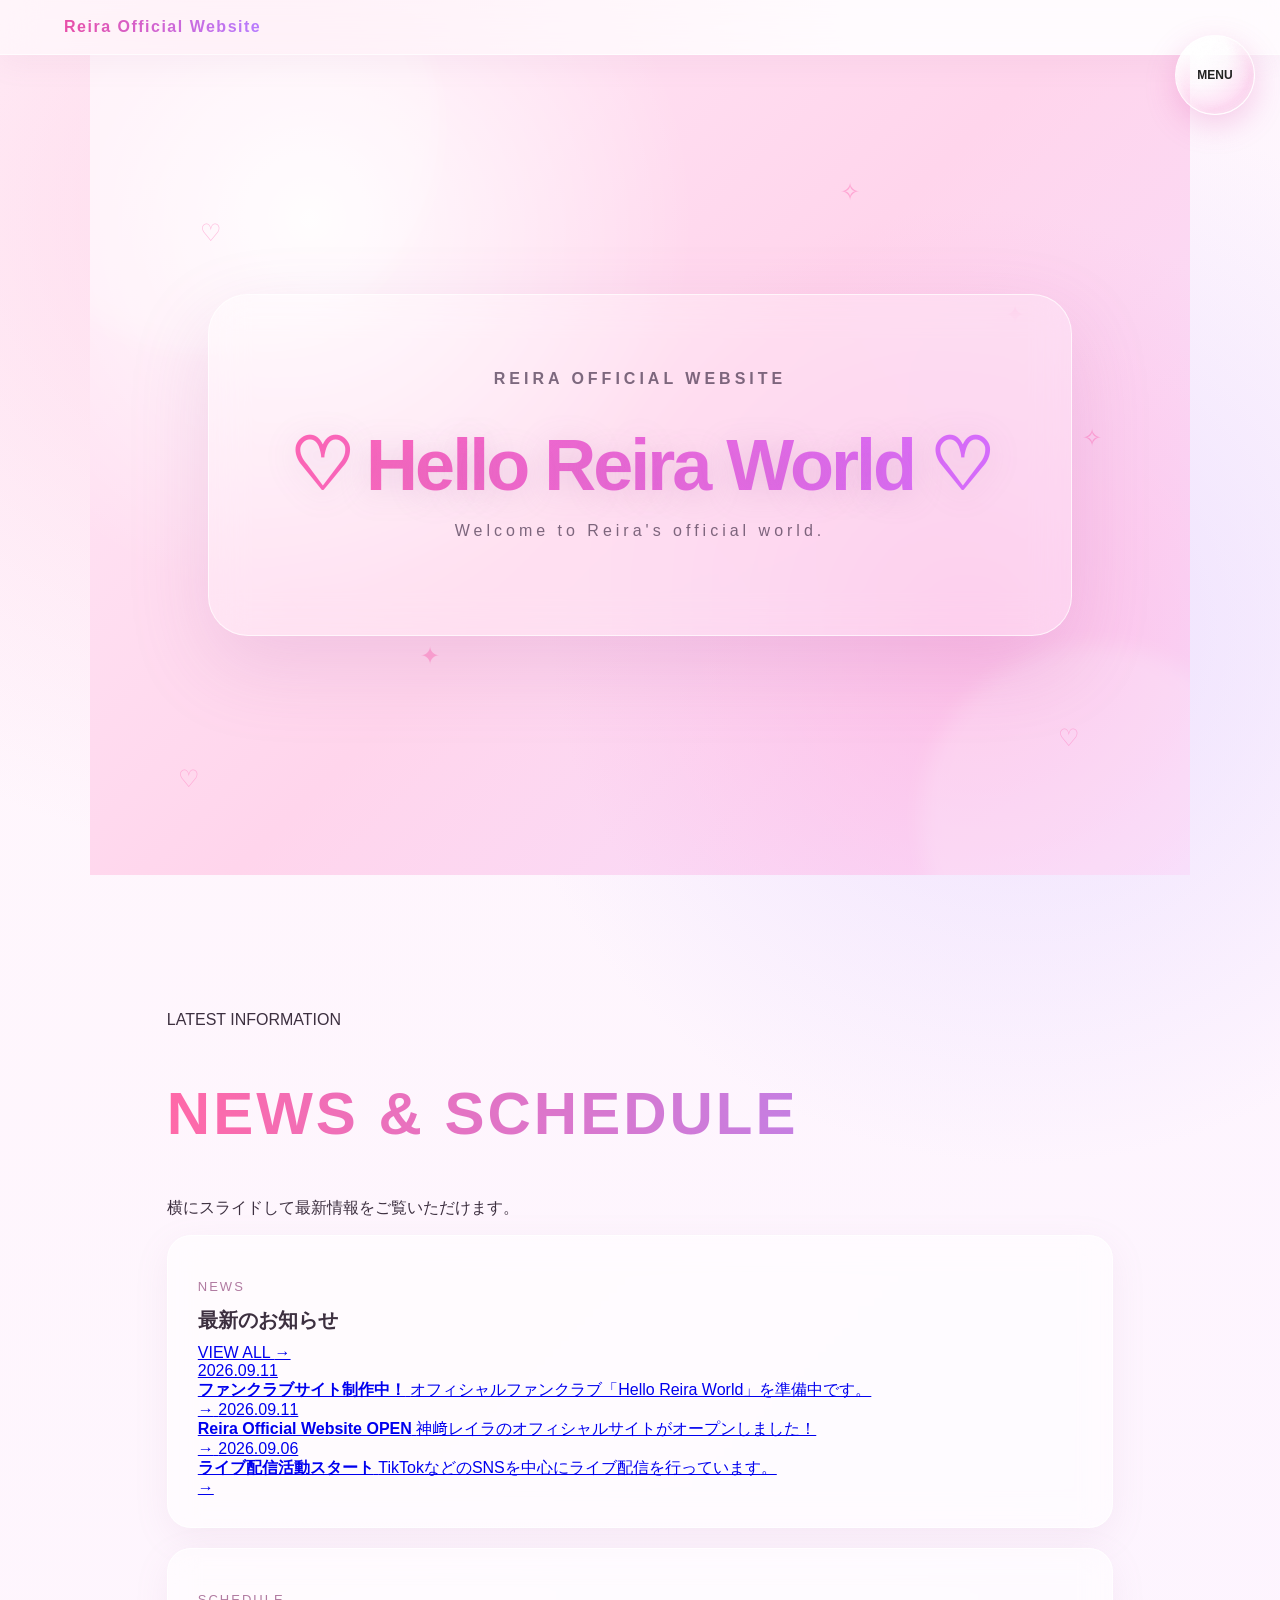
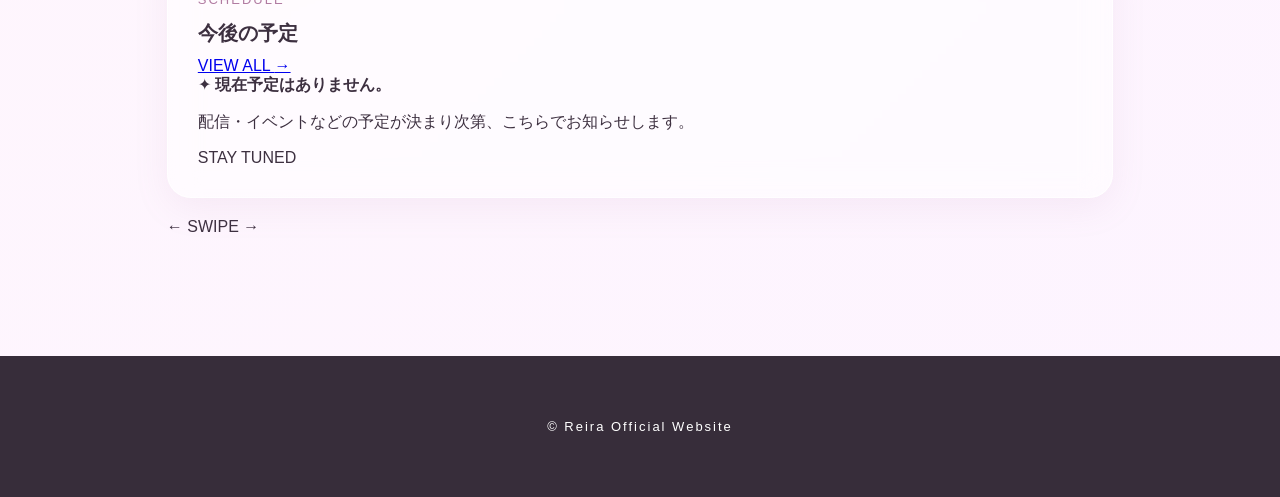
==== index.html @ 1397a70f "Add files via upload" ====
<!DOCTYPE html>
<html lang="ja">

<head>
    <meta charset="UTF-8">
    <meta name="viewport" content="width=device-width, initial-scale=1.0">

    <title>Reira Official Website | Hello Reira World</title>

    <link rel="stylesheet" href="style.css">
</head>

<body>

    <!-- ヘッダー -->
<header>

    <div class="logo">Reira Official Website</div>

    <button class="menu-button">
        MENU
    </button>

   <div class="menu-panel">
        <a href="index.html">TOP</a>
        <a href="profile.html">PROFILE</a>
        <a href="blog.html">BLOG</a>
        <a href="news.html">NEWS</a>
        <a href="schedule.html">SCHEDULE</a>
        <a href="works.html">WORKS / ACTIVITIES</a>
        <a href="portfolio.html">PORTFOLIO</a>
        <a href="https://reirakanzaki00.github.io/Reira-link/" target="_blank" rel="noopener">SNS</a>
        <a href="contact.html">CONTACT</a>
    </div>

</header>


    <!-- メインビジュアル -->
    <main>

     <section class="hero"><!-- 背景のハート＆キラキラ -->

<div class="floating-decorations">

    <span>♡</span>
    <span>✦</span>
    <span>♡</span>
    <span>✧</span>
    <span>♡</span>
    <span>✦</span>
    <span>✧</span>
    <span>♡</span>

</div>

    <div class="hero-content">

        <p class="hero-subtitle">
            REIRA OFFICIAL WEBSITE
        </p>

        <h2>Hello Reira World</h2>

        <p class="hero-description">
            Welcome to Reira's official world.
        </p>
</div>

</section>

<!-- NEWS / SCHEDULE -->
<section class="top-updates" aria-label="Latest updates">

    <div class="updates-heading">
        <p class="section-label">LATEST INFORMATION</p>
        <h2>NEWS &amp; SCHEDULE</h2>
        <p class="updates-note">横にスライドして最新情報をご覧いただけます。</p>
    </div>

    <div class="updates-track">

        <!-- NEWS CARD -->
        <article class="update-card news-card">
            <div class="update-card-header">
                <div>
                    <p class="update-label">NEWS</p>
                    <h3>最新のお知らせ</h3>
                </div>
                <a href="news.html" class="update-more">VIEW ALL <span>→</span></a>
            </div>

            <div class="news-list">
                <a href="news.html" class="news-row">
                    <time datetime="2026-09-11">2026.09.11</time>
                    <div>
                        <strong>ファンクラブサイト制作中！</strong>
                        <span>オフィシャルファンクラブ「Hello Reira World」を準備中です。</span>
                    </div>
                    <span class="news-arrow">→</span>
                </a>

                <a href="news.html" class="news-row">
                    <time datetime="2026-09-11">2026.09.11</time>
                    <div>
                        <strong>Reira Official Website OPEN</strong>
                        <span>神﨑レイラのオフィシャルサイトがオープンしました！</span>
                    </div>
                    <span class="news-arrow">→</span>
                </a>

                <a href="news.html" class="news-row">
                    <time datetime="2026-09-06">2026.09.06</time>
                    <div>
                        <strong>ライブ配信活動スタート</strong>
                        <span>TikTokなどのSNSを中心にライブ配信を行っています。</span>
                    </div>
                    <span class="news-arrow">→</span>
                </a>
            </div>
        </article>

        <!-- SCHEDULE CARD -->
        <article class="update-card schedule-card-top">
            <div class="update-card-header">
                <div>
                    <p class="update-label">SCHEDULE</p>
                    <h3>今後の予定</h3>
                </div>
                <a href="schedule.html" class="update-more">VIEW ALL <span>→</span></a>
            </div>

            <div class="schedule-empty">
                <span class="schedule-icon">✦</span>
                <strong>現在予定はありません。</strong>
                <p>配信・イベントなどの予定が決まり次第、こちらでお知らせします。</p>
                <span class="schedule-coming">STAY TUNED</span>
            </div>
        </article>

    </div>

    <div class="swipe-hint" aria-hidden="true">
        <span>←</span>
        <span>SWIPE</span>
        <span>→</span>
    </div>

</section>

<!-- フッター -->
    <footer>
        <p>© Reira Official Website</p>
    </footer>

    <script src="script.js"></script>

</body>
</html>
---- style.css ----
/* ========================================
   Reira Official Website
   ======================================== */


/* --------------------
   ページ全体
-------------------- */

* {
    box-sizing: border-box;
}

html {
    scroll-behavior: smooth;
}

body {
    margin: 0;

    font-family:
        -apple-system,
        BlinkMacSystemFont,
        "Helvetica Neue",
        "Yu Gothic",
        "Hiragino Kaku Gothic ProN",
        sans-serif;

    color: #3d3040;

    background:
        radial-gradient(
            circle at 20% 10%,
            rgba(255, 190, 220, 0.5),
            transparent 30%
        ),
        radial-gradient(
            circle at 80% 30%,
            rgba(210, 190, 255, 0.4),
            transparent 30%
        ),
        linear-gradient(
            135deg,
            #fff7fc,
            #fdf4ff
        );

    min-height: 100vh;
}


/* --------------------
   ヘッダー
-------------------- */

header {
    position: sticky;
    top: 0;
    z-index: 1000;

    display: flex;
    justify-content: space-between;
    align-items: center;

    padding: 18px 5%;

    background: rgba(255, 255, 255, 0.55);

    backdrop-filter: blur(18px);
    -webkit-backdrop-filter: blur(18px);

    border-bottom: 1px solid rgba(255, 255, 255, 0.7);

    box-shadow:
        0 8px 30px rgba(180, 130, 170, 0.08);
}


/* --------------------
   ロゴ
-------------------- */

header h1 {
    margin: 0;

    font-size: 28px;
    font-weight: 800;

    letter-spacing: 3px;

    background:
        linear-gradient(
            90deg,
            #ff72ae,
            #b58cff
        );

    -webkit-background-clip: text;
    -webkit-text-fill-color: transparent;
}


/* --------------------
   ナビゲーション
-------------------- */

nav {
    display: flex;
    gap: 20px;
}

nav a {
    position: relative;

    color: #59465a;

    text-decoration: none;

    font-size: 13px;
    font-weight: 700;

    letter-spacing: 1px;

    transition: 0.3s;
}


/* 下線アニメーション */

nav a::after {
    content: "";

    position: absolute;

    left: 0;
    bottom: -6px;

    width: 0;
    height: 2px;

    background:
        linear-gradient(
            90deg,
            #ff72ae,
            #b58cff
        );

    border-radius: 10px;

    transition: width 0.3s ease;
}

nav a:hover {
    color: #ff4d9d;
}

nav a:hover::after {
    width: 100%;
}


/* --------------------
   メインビジュアル
-------------------- */

.hero {
    position: relative;

    min-height: 88vh;

    display: flex;

    flex-direction: column;

    justify-content: center;
    align-items: center;

    text-align: center;

    overflow: hidden;

    padding: 60px 20px;

    background:
        radial-gradient(
            circle at 30% 30%,
            rgba(255, 255, 255, 0.9),
            transparent 35%
        ),
        linear-gradient(
            135deg,
            #ffd6eb,
            #eadcff
        );
}


/* 背景の光 */

.hero::before {
    content: "";

    position: absolute;

    width: 500px;
    height: 500px;

    border-radius: 50%;

    background:
        radial-gradient(
            circle,
            rgba(255, 255, 255, 0.7),
            transparent 70%
        );

    top: -200px;
    left: -150px;

    pointer-events: none;
}


/* --------------------
   Heroタイトル
-------------------- */

.hero h2 {
    position: relative;

    margin: 0;

    font-size: clamp(48px, 9vw, 110px);

    font-weight: 900;

    letter-spacing: 2px;

    color: white;

    text-shadow:
        0 5px 30px rgba(180, 110, 170, 0.25);
}


/* サブタイトル */

.hero p {
    position: relative;

    margin: 15px 0 35px;

    font-size: 16px;

    letter-spacing: 4px;

    color: rgba(70, 50, 75, 0.7);
}


/* --------------------
   ガラスボタン
-------------------- */

.button {
    position: relative;

    display: inline-flex;

    justify-content: center;
    align-items: center;

    min-width: 190px;

    padding: 16px 35px;

    border-radius: 999px;

    color: white;

    text-decoration: none;

    font-weight: 700;

    letter-spacing: 2px;

    background:
        rgba(255, 255, 255, 0.28);

    border:
        1px solid rgba(255, 255, 255, 0.65);

    box-shadow:
        0 10px 30px rgba(160, 110, 170, 0.2),
        inset 0 1px 1px rgba(255, 255, 255, 0.8);

    backdrop-filter: blur(12px);
    -webkit-backdrop-filter: blur(12px);

    overflow: hidden;

    transition:
        transform 0.3s ease,
        box-shadow 0.3s ease;
}


/* ガラスの光 */

.fanclub-button::before {
    content: "";

    position: absolute;

    top: 0;
    left: -100%;

    width: 70%;
    height: 100%;

    background:
        linear-gradient(
            90deg,
            transparent,
            rgba(255, 255, 255, 0.7),
            transparent
        );

    transform: skewX(-20deg);

    transition: left 0.5s ease;
}


/* ホバー */

.button:hover {
    transform: translateY(-4px);

    box-shadow:
        0 15px 40px rgba(180, 100, 170, 0.3),
        inset 0 1px 1px rgba(255, 255, 255, 0.9);
}

.fanclub-button:hover::before {
    left: 140%;
}


/* --------------------
   各セクション
-------------------- */

section {
    max-width: 1100px;

    margin: 0 auto;

    padding: 120px 6%;
}


/* --------------------
   セクションタイトル
-------------------- */

section h2 {
    margin-bottom: 50px;

    font-size: clamp(36px, 6vw, 60px);

    letter-spacing: 3px;

    background:
        linear-gradient(
            90deg,
            #ff69a8,
            #a889ff
        );

    -webkit-background-clip: text;
    -webkit-text-fill-color: transparent;
}


/* --------------------
   NEWS
-------------------- */

article {
    padding: 30px;

    margin-bottom: 20px;

    background:
        rgba(255, 255, 255, 0.55);

    border:
        1px solid rgba(255, 255, 255, 0.8);

    border-radius: 24px;

    box-shadow:
        0 10px 35px rgba(180, 130, 170, 0.1);

    backdrop-filter: blur(15px);
    -webkit-backdrop-filter: blur(15px);

    transition:
        transform 0.3s ease,
        box-shadow 0.3s ease;
}

article:hover {
    transform: translateY(-5px);

    box-shadow:
        0 18px 40px rgba(180, 130, 170, 0.16);
}

article p:first-child {
    color: #b17ba1;

    font-size: 13px;

    letter-spacing: 2px;
}

article h3 {
    margin: 10px 0;

    font-size: 20px;
}


/* --------------------
   PROFILE
-------------------- */

#profile {
    text-align: center;
}

#profile h3 {
    font-size: 40px;

    margin-bottom: 15px;
}

#profile p {
    line-height: 2;

    color: #806d80;
}


/* --------------------
   SCHEDULE
-------------------- */

#schedule {
    text-align: center;
}

#schedule p {
    max-width: 600px;

    margin: 15px auto;

    padding: 20px;

    border-radius: 18px;

    background:
        rgba(255, 255, 255, 0.5);

    backdrop-filter: blur(10px);

    box-shadow:
        0 8px 25px rgba(180, 130, 170, 0.08);
}


/* --------------------
   FAN CLUB
-------------------- */

#fanclub {
    text-align: center;

    padding-bottom: 150px;
}

#fanclub p {
    margin-bottom: 35px;

    color: #806d80;

    letter-spacing: 2px;
}


/* --------------------
   フッター
-------------------- */

footer {
    padding: 50px 20px;

    background:
        rgba(45, 35, 48, 0.95);

    color: white;

    text-align: center;

    font-size: 13px;

    letter-spacing: 2px;
}


/* --------------------
   スクロールバー
-------------------- */

::-webkit-scrollbar {
    width: 8px;
}

::-webkit-scrollbar-track {
    background: #fff5fb;
}

::-webkit-scrollbar-thumb {
    background: linear-gradient(
        #ff9bc6,
        #bda4ff
    );

    border-radius: 10px;
}


/* --------------------
   スマホ対応
-------------------- */

@media (max-width: 700px) {

    header {
        flex-direction: column;

        gap: 15px;

        padding: 16px 15px;
    }

    header h1 {
        font-size: 24px;
    }

    nav {
        gap: 12px;

        flex-wrap: wrap;

        justify-content: center;
    }

    nav a {
        font-size: 11px;
    }

    .hero {
        min-height: 80vh;
    }

    .hero h2 {
        font-size: 48px;
    }

    .hero p {
        font-size: 13px;

        letter-spacing: 2px;
    }

    section {
        padding: 80px 20px;
    }

    section h2 {
        font-size: 40px;
    }

    article {
        padding: 22px;
    }
}/* =========================
   FAN CLUB
========================= */

.fanclub-page {
    text-align: center;
    background: linear-gradient(
        135deg,
        #ffe6f5,
        #ffd1ea,
        #f8dfff
    );
    min-height: 100vh;
}


/* FAN CLUBのタイトル */

.fanclub-page h1 {
    font-size: 60px;
    margin-bottom: 20px;
}


/* 説明 */

.fanclub-description {
    font-size: 18px;
    margin-bottom: 50px;
}


/* ガラスカード */

.fanclub-card {
    max-width: 700px;
    margin: 0 auto 50px;

    padding: 50px;

    background: rgba(255, 255, 255, 0.35);

    border: 1px solid rgba(255, 255, 255, 0.7);

    border-radius: 30px;

    backdrop-filter: blur(15px);
    -webkit-backdrop-filter: blur(15px);

    box-shadow:
        0 20px 50px rgba(255, 105, 180, 0.2);

    /* ふわっと浮かせる */
    animation: floating 4s ease-in-out infinite;
}/* ふわふわ浮くアニメーション */

@keyframes floating {

    0% {
        transform: translateY(0);
    }

    50% {
        transform: translateY(-10px);
    }

    100% {
        transform: translateY(0);
    }

}/* FAN CLUB コンテンツ */

.fanclub-contents {
    display: flex;
    justify-content: center;
    gap: 25px;

    max-width: 1000px;
    margin: 0 auto 60px;
}


.fanclub-contents > div {
    flex: 1;

    padding: 30px;

    background: rgba(255, 255, 255, 0.3);

    border: 1px solid rgba(255, 255, 255, 0.7);

    border-radius: 25px;

    backdrop-filter: blur(12px);
    -webkit-backdrop-filter: blur(12px);

    box-shadow:
        0 15px 40px rgba(255, 105, 180, 0.15);

    transition: 0.4s;
}


/* マウスを乗せたら浮く */

.fanclub-contents > div:hover {

    transform: translateY(-10px);

    box-shadow:
        0 25px 50px rgba(255, 105, 180, 0.25);

}/* FAN CLUB ボタン */

.fanclub-button {

    position: relative;

    overflow: hidden;

    background: rgba(255, 255, 255, 0.4);

    color: #222;

    border: 1px solid rgba(255, 255, 255, 0.8);

    backdrop-filter: blur(10px);
    -webkit-backdrop-filter: blur(10px);

    box-shadow:
        0 10px 30px rgba(255, 105, 180, 0.25);

    transition: 0.4s;
}


/* ホバーしたら少し浮く */

.fanclub-button:hover {

    transform: translateY(-5px);

    box-shadow:
        0 15px 40px rgba(255, 105, 180, 0.4);

}/* キラッと光る */

.fanclub-button::before {

    content: "";

    position: absolute;

    top: 0;
    left: -100%;

    width: 50%;
    height: 100%;

    background: linear-gradient(
        120deg,
        transparent,
        rgba(255, 255, 255, 0.8),
        transparent
    );

    transform: skewX(-20deg);

}


/* マウスを乗せたら光が通過 */

.fanclub-button:hover::before {

    left: 150%;

    transition: 0.7s;

}/* =========================
   TOP HERO
========================= */

.hero {
    min-height: calc(100vh - 80px);

    display: flex;
    justify-content: center;
    align-items: center;

    text-align: center;

    position: relative;
    overflow: hidden;

    background:
        radial-gradient(
            circle at 20% 20%,
            rgba(255, 255, 255, 0.9),
            transparent 35%
        ),
        radial-gradient(
            circle at 80% 70%,
            rgba(255, 180, 225, 0.7),
            transparent 40%
        ),
        linear-gradient(
            135deg,
            #ffeaf7,
            #ffd5ec,
            #f6ddff
        );
}


/* 背景のふわふわした光 */

.hero::before {

    content: "";

    position: absolute;

    width: 450px;
    height: 450px;

    border-radius: 50%;

    background: rgba(255, 255, 255, 0.25);

    filter: blur(10px);

    top: -150px;
    left: -100px;

    animation: heroFloat 6s ease-in-out infinite;
}


/* もう一つの光 */

.hero::after {

    content: "";

    position: absolute;

    width: 350px;
    height: 350px;

    border-radius: 50%;

    background: rgba(255, 255, 255, 0.2);

    filter: blur(10px);

    bottom: -120px;
    right: -80px;

    animation: heroFloat 5s ease-in-out infinite reverse;
}


/* 中身 */

.hero-content {

    position: relative;

    z-index: 2;

    padding: 60px 80px;

    background: rgba(255, 255, 255, 0.25);

    border: 1px solid rgba(255, 255, 255, 0.7);

    border-radius: 40px;

    backdrop-filter: blur(18px);
    -webkit-backdrop-filter: blur(18px);

    box-shadow:
        0 30px 80px rgba(180, 100, 170, 0.18);
}


/* 小さいタイトル */

.hero-subtitle {

    margin-bottom: 20px;

    font-size: 14px;

    letter-spacing: 5px;

    font-weight: bold;
}


/* メインタイトル */

.hero h2 {

    margin: 0;

    font-size: clamp(50px, 8vw, 100px);

    font-weight: 900;

    letter-spacing: -3px;

    background: linear-gradient(
        90deg,
        #ff65b5,
        #d66cff
    );

    -webkit-background-clip: text;
    -webkit-text-fill-color: transparent;
}


/* 説明 */

.hero-description {

    margin: 25px 0 35px;

    font-size: 18px;

    letter-spacing: 2px;
}


/* 背景の浮遊 */

@keyframes heroFloat {

    0% {
        transform: translateY(0) scale(1);
    }

    50% {
        transform: translateY(-25px) scale(1.05);
    }

    100% {
        transform: translateY(0) scale(1);
    }

}/* JOIN FAN CLUBを見やすくする */

.hero .fanclub-button {
    color: #d94fa8 !important;

    background: rgba(255, 255, 255, 0.65);

    border: 1px solid rgba(255, 255, 255, 0.9);

    text-shadow: none;

    box-shadow:
        0 10px 30px rgba(210, 90, 170, 0.2);
}

.hero .fanclub-button:hover {
    color: #ffffff !important;

    background: rgba(220, 90, 175, 0.75);
}/* トップ画面を開いたときの表示 */

.hero-content {
    animation: heroAppear 1.2s ease-out forwards;
}


/* ふわっと登場 */

@keyframes heroAppear {

    0% {
        opacity: 0;
        transform: translateY(30px);
    }

    100% {
        opacity: 1;
        transform: translateY(0);
    }

}/* =========================
   ハート＆キラキラ
========================= */

.floating-decorations {
    position: absolute;

    inset: 0;

    overflow: hidden;

    pointer-events: none;

    z-index: 1;
}


.floating-decorations span {
    position: absolute;

    font-size: 24px;

    color: rgba(255, 105, 180, 0.45);

    animation: decorationFloat 6s ease-in-out infinite;
}


/* それぞれ位置を変える */

.floating-decorations span:nth-child(1) {
    top: 20%;
    left: 10%;
}

.floating-decorations span:nth-child(2) {
    top: 30%;
    right: 15%;
    animation-delay: 1s;
}

.floating-decorations span:nth-child(3) {
    top: 65%;
    left: 18%;
    animation-delay: 2s;
}

.floating-decorations span:nth-child(4) {
    top: 15%;
    right: 30%;
    animation-delay: 3s;
}

.floating-decorations span:nth-child(5) {
    bottom: 15%;
    right: 10%;
    animation-delay: 1.5s;
}

.floating-decorations span:nth-child(6) {
    bottom: 25%;
    left: 30%;
    animation-delay: 2.5s;
}

.floating-decorations span:nth-child(7) {
    top: 45%;
    right: 8%;
    animation-delay: 4s;
}

.floating-decorations span:nth-child(8) {
    bottom: 10%;
    left: 8%;
    animation-delay: 3.5s;
}


/* 浮遊アニメーション */

@keyframes decorationFloat {

    0% {
        transform: translateY(0) rotate(0deg);
        opacity: 0.3;
    }

    50% {
        transform: translateY(-25px) rotate(10deg);
        opacity: 0.8;
    }

    100% {
        transform: translateY(0) rotate(0deg);
        opacity: 0.3;
    }

}/* =========================
   ガラスボタン
========================= */

.hero .fanclub-button {

    position: relative;

    overflow: hidden;

    padding: 16px 38px;

    border-radius: 999px;

    background: rgba(255, 255, 255, 0.6);

    border: 1px solid rgba(255, 255, 255, 0.9);

    backdrop-filter: blur(15px);
    -webkit-backdrop-filter: blur(15px);

    transition:
        transform 0.4s ease,
        box-shadow 0.4s ease,
        background 0.4s ease;
}


.hero .fanclub-button:hover {

    transform: translateY(-6px) scale(1.03);

    background: rgba(220, 90, 175, 0.8);

    box-shadow:
        0 15px 40px rgba(220, 90, 175, 0.35);
}


/* ボタンを横切る光 */

.hero .fanclub-button::before {

    content: "";

    position: absolute;

    top: 0;
    left: -120%;

    width: 60%;
    height: 100%;

    background: linear-gradient(
        120deg,
        transparent,
        rgba(255, 255, 255, 0.9),
        transparent
    );

    transform: skewX(-20deg);

}


/* マウスを乗せたら光が走る */

.hero .fanclub-button:hover::before {

    left: 150%;

    transition: left 0.7s ease;

}/* =========================
   マウスの光
========================= */

.mouse-glow {

    position: fixed;

    width: 80px;
    height: 80px;

    border-radius: 50%;

    pointer-events: none;

    transform: translate(-50%, -50%);

    background: radial-gradient(
        circle,
        rgba(255, 150, 220, 0.25),
        transparent 70%
    );

    filter: blur(5px);

    z-index: 9999;

}/* =========================
   ハートカーソル
========================= */

.cursor-heart {

    position: fixed;

    pointer-events: none;

    transform: translate(-50%, -50%);

    font-size: 24px;

    color: #ff65b5;

    z-index: 10000;

    text-shadow:
        0 0 10px rgba(255, 100, 190, 0.5);

}/* =========================
   スマホ対応
========================= */

@media (max-width: 600px) {

    .hero {
        min-height: calc(100vh - 70px);

        padding: 30px 20px;
    }


    .hero-content {

        width: 100%;

        box-sizing: border-box;

        padding: 45px 25px;

        border-radius: 30px;
    }


    .hero-subtitle {

        font-size: 11px;

        letter-spacing: 3px;
    }


    .hero h2 {

        font-size: 48px;

        line-height: 1.1;

        letter-spacing: -1px;
    }


    .hero-description {

        font-size: 14px;

        line-height: 1.6;
    }


    .hero .fanclub-button {

        padding: 14px 30px;

        font-size: 14px;
    }


    /* スマホではマウスエフェクトを消す */

    .mouse-glow,
    .cursor-heart {

        display: none;

    }


    /* 飾りを少し小さくする */

    .floating-decorations span {

        font-size: 18px;

    }

}/* ハートカーソルを使用 */

/* ハートカーソルを表示 */

.cursor-heart {
    display: block !important;

    position: fixed;

    width: 30px;
    height: 30px;

    pointer-events: none;

    transform: translate(-50%, -50%);

    font-size: 28px;

    color: #ff3cac;

    z-index: 99999;

    text-shadow:
        0 0 10px rgba(255, 60, 172, 0.6);
}/* =========================
   ハートカーソル
========================= */

body {
    cursor: url("data:image/svg+xml,%3Csvg xmlns='http://www.w3.org/2000/svg' width='32' height='32' viewBox='0 0 32 32'%3E%3Ctext y='26' font-size='24'%3E%E2%99%A1%3C/text%3E%3C/svg%3E") 4 4, auto;
}


a,
button {
    cursor: url("data:image/svg+xml,%3Csvg xmlns='http://www.w3.org/2000/svg' width='32' height='32' viewBox='0 0 32 32'%3E%3Ctext y='26' font-size='24'%3E%E2%99%A1%3C/text%3E%3C/svg%3E") 4 4, pointer;
}/* Hello Reira Worldを1行で表示 */

.hero h2 {
    white-space: nowrap;
    font-size: clamp(36px, 6vw, 72px);
}@media (max-width: 600px) {

    .hero h2 {
        font-size: 34px;
    }

}.hero h2::before {
    content: "♡";
    margin-right: 15px;
}

.hero h2::after {
    content: "♡";
    margin-left: 15px;
}/* =========================
   PROFILE デザイン
========================= */

#profile {
    padding: 120px 8%;
    text-align: center;
}

#profile > h2 {
    margin-bottom: 50px;
}


/* プロフィールカード */

.profile-card {
    max-width: 850px;
    margin: 0 auto;
    padding: 60px 50px;

    background: rgba(255, 255, 255, 0.45);
    border: 1px solid rgba(255, 255, 255, 0.8);
    border-radius: 35px;

    backdrop-filter: blur(20px);
    -webkit-backdrop-filter: blur(20px);

    box-shadow:
        0 20px 60px rgba(220, 120, 200, 0.15);
}


/* 名前 */

.profile-card h3 {
    margin: 0;

    font-size: 42px;
    font-weight: 800;

    background: linear-gradient(
        90deg,
        #f45ca9,
        #9d7bea
    );

    -webkit-background-clip: text;
    -webkit-text-fill-color: transparent;
}


/* 英語名 */

.profile-name {
    margin-top: 10px;

    font-size: 15px;
    letter-spacing: 3px;

    color: #8b7188;
}


/* プロフィール情報 */

.profile-info {
    display: grid;
    grid-template-columns: repeat(3, 1fr);

    gap: 20px;

    margin: 45px auto;
    max-width: 650px;
}


/* 1個ずつ */

.profile-info p {
    margin: 0;
    padding: 22px 15px;

    background: rgba(255, 255, 255, 0.45);

    border: 1px solid rgba(255, 255, 255, 0.7);
    border-radius: 20px;
}


/* 項目名 */

.profile-info strong {
    display: block;

    margin-bottom: 8px;

    font-size: 13px;
    letter-spacing: 2px;

    color: #c65b9e;
}


/* 説明文 */

.profile-text {
    margin-top: 35px;

    color: #765f73;
    line-height: 2;
    letter-spacing: 1px;
}


/* スマホ */

@media (max-width: 600px) {

    #profile {
        padding: 80px 20px;
    }

    .profile-card {
        padding: 40px 20px;
        border-radius: 25px;
    }

    .profile-card h3 {
        font-size: 32px;
    }

    .profile-info {
        grid-template-columns: 1fr;
        gap: 12px;
    }

    .profile-text {
        font-size: 14px;
    }

}/* FAN CLUBボタンを見やすくする */
/* FAN CLUBボタン */
.fanclub-button {
    color: #222 !important;
    background: rgba(255, 255, 255, 0.9);
    border: 1px solid white;
}

.fanclub-button:hover {
    color: #222 !important;
    background: white;
    transform: translateY(-3px);
}

/* =========================
   ガラス玉 MENUボタン
========================= */

.menu-button {
    position: fixed;

    top: 35px;
    right: 25px;

    width: 80px;
    height: 80px;

    border-radius: 50%;
    border: 1px solid rgba(255, 255, 255, 0.9);

    /* ガラスっぽい透明感 */
    background:
        radial-gradient(
            circle at 30% 25%,
            rgba(255, 255, 255, 0.95),
            rgba(255, 255, 255, 0.45) 35%,
            rgba(255, 180, 225, 0.35) 70%,
            rgba(255, 255, 255, 0.25)
        );

    backdrop-filter: blur(15px);
    -webkit-backdrop-filter: blur(15px);

    color: #222;

    font-weight: bold;
    font-size: 12px;

    cursor: pointer;

    /* ガラス玉の影 */
    box-shadow:
        0 10px 30px rgba(220, 80, 170, 0.25),
        inset 4px 4px 10px rgba(255, 255, 255, 0.8),
        inset -4px -4px 10px rgba(220, 80, 170, 0.1);

    z-index: 1000;

    /* アニメーション */
    transition:
        transform 0.3s ease,
        box-shadow 0.3s ease;
}


/* マウスを乗せたとき */

.menu-button:hover {
    transform: scale(1.08);

    box-shadow:
        0 15px 40px rgba(220, 80, 170, 0.4),
        0 0 25px rgba(255, 160, 220, 0.5),
        inset 5px 5px 12px rgba(255, 255, 255, 0.9);
}
/* 上に出ている元のメニューバーを消す */

/* =========================
   MENU PANEL
========================= */

.menu-panel {
    display: none;

    position: fixed;
    top: 130px;
    right: 25px;

    width: 220px;
    padding: 25px;

    background: rgba(255, 255, 255, 0.75);

    backdrop-filter: blur(15px);
    -webkit-backdrop-filter: blur(15px);

    border: 1px solid rgba(255, 255, 255, 0.8);

    border-radius: 25px;

    box-shadow:
        0 15px 40px rgba(220, 80, 170, 0.2);

    z-index: 9999;
}

.menu-panel.open {
    display: block;
}

.menu-panel a {
    display: block;

    padding: 12px 15px;

    color: #222;

    text-decoration: none;

    font-weight: bold;

    border-radius: 15px;
}

.menu-panel a:hover {
    background: rgba(255, 255, 255, 0.6);

    color: #e84fa8;
}
    color: #222;
    text-decoration: none;
    font-weight: bold;

    border-radius: 15px;
}

.menu-panel a:hover {
    background: rgba(255, 255, 255, 0.6);
    color: #e84fa8;
}
/* =========================
   WORKS / ACTIVITIES
========================= */

.works-page {
    max-width: 1000px;
    margin: 0 auto;
    padding: 100px 20px 120px;
}

.works-subtitle {
    text-align: center;
    margin: 0 0 12px;
    color: #d95aa8;
    font-size: 14px;
    letter-spacing: 3px;
    font-weight: bold;
}

.works-page h1 {
    text-align: center;
    margin: 0;
    font-size: clamp(38px, 6vw, 64px);
    letter-spacing: 3px;
    background: linear-gradient(90deg, #ff72ae, #b58cff);
    -webkit-background-clip: text;
    -webkit-text-fill-color: transparent;
}

.works-description {
    text-align: center;
    line-height: 2;
    margin: 25px 0 80px;
    color: #665766;
}


/* セクション */

.works-section {
    margin-bottom: 80px;
}

.works-label {
    margin: 0 0 10px;
    color: #d95aa8;
    font-size: 13px;
    font-weight: bold;
    letter-spacing: 4px;
}


/* ACTIVITIES / WORKS カード */

.works-card {
    display: flex;
    align-items: flex-start;
    gap: 25px;
    margin: 20px 0;
    padding: 30px;
    border-radius: 28px;

    background: rgba(255, 255, 255, 0.58);
    border: 1px solid rgba(255, 255, 255, 0.85);

    backdrop-filter: blur(18px);
    -webkit-backdrop-filter: blur(18px);

    box-shadow:
        0 15px 40px rgba(210, 100, 180, 0.12),
        inset 3px 3px 10px rgba(255, 255, 255, 0.8);

    transition: transform 0.3s ease, box-shadow 0.3s ease;
}

.works-card:hover {
    transform: translateY(-6px);

    box-shadow:
        0 20px 45px rgba(210, 100, 180, 0.2),
        0 0 25px rgba(255, 170, 220, 0.25);
}


/* カード左側のアイコン */

.works-card-icon {
    flex-shrink: 0;
    width: 80px;
    height: 80px;

    display: flex;
    align-items: center;
    justify-content: center;

    border-radius: 22px;

    background:
        linear-gradient(
            135deg,
            rgba(255, 180, 225, 0.65),
            rgba(190, 160, 255, 0.5)
        );

    color: #ffffff;
    font-size: 12px;
    font-weight: bold;
    letter-spacing: 1px;

    box-shadow:
        0 10px 25px rgba(220, 100, 180, 0.2),
        inset 3px 3px 8px rgba(255, 255, 255, 0.7);
}


/* カード文章 */

.works-card h3 {
    margin: 0 0 10px;
    font-size: 22px;
    color: #3d3040;
}

.works-card-title {
    margin: 0 0 10px;
    color: #d95aa8;
    font-weight: bold;
}

.works-card p {
    margin: 0;
    line-height: 1.9;
    color: #665766;
}


/* CONTACTへの導線 */

.works-contact {
    position: relative;
    overflow: hidden;

    text-align: center;

    padding: 55px 30px;
    border-radius: 35px;

    background:
        linear-gradient(
            135deg,
            rgba(255, 190, 225, 0.6),
            rgba(205, 185, 255, 0.55)
        );

    border: 1px solid rgba(255, 255, 255, 0.9);

    backdrop-filter: blur(20px);
    -webkit-backdrop-filter: blur(20px);

    box-shadow:
        0 20px 50px rgba(210, 100, 180, 0.18),
        inset 4px 4px 12px rgba(255, 255, 255, 0.8);
}

.works-contact::before {
    content: "♡";

    position: absolute;
    top: 15px;
    right: 30px;

    font-size: 50px;
    color: rgba(255, 255, 255, 0.6);
}

.works-contact h2 {
    margin: 10px 0 15px;
    font-size: 30px;
    color: #3d3040;
}

.works-contact > p:not(.works-label) {
    max-width: 650px;
    margin: 0 auto 30px;
    line-height: 2;
    color: #5d4b5d;
}


/* CONTACTボタン */

.works-contact-button {
    display: inline-block;

    padding: 14px 40px;

    border-radius: 999px;

    background: rgba(255, 255, 255, 0.9);
    border: 1px solid rgba(255, 255, 255, 1);

    color: #222 !important;
    text-decoration: none;

    font-weight: bold;
    letter-spacing: 2px;

    box-shadow:
        0 10px 30px rgba(210, 90, 170, 0.18);

    transition: 0.3s ease;
}

.works-contact-button:hover {
    transform: translateY(-4px);
    background: #ffffff;
    box-shadow:
        0 15px 35px rgba(210, 90, 170, 0.28);
}


/* スマホ */

@media (max-width: 600px) {

    .works-page {
        padding: 70px 18px 90px;
    }

    .works-description {
        margin-bottom: 55px;
    }

    .works-card {
        gap: 18px;
        padding: 22px;
    }

    .works-card-icon {
        width: 60px;
        height: 60px;
        border-radius: 18px;
        font-size: 9px;
    }

    .works-card h3 {
        font-size: 19px;
    }

    .works-card p {
        font-size: 14px;
    }

    .works-contact {
        padding: 45px 22px;
    }

    .works-contact h2 {
        font-size: 25px;
    }

}
/* =========================
   PORTFOLIO
========================= */

.portfolio-page {
    max-width: 1100px;
    margin: 0 auto;
    padding: 100px 20px 120px;
}

.portfolio-subtitle {
    text-align: center;
    margin: 0 0 12px;
    color: #d95aa8;
    font-size: 14px;
    font-weight: bold;
    letter-spacing: 3px;
}

.portfolio-page > h1 {
    text-align: center;
    margin: 0;
    font-size: clamp(40px, 6vw, 68px);
    letter-spacing: 4px;

    background: linear-gradient(90deg, #ff72ae, #b58cff);
    -webkit-background-clip: text;
    -webkit-text-fill-color: transparent;
}

.portfolio-description {
    text-align: center;
    margin: 25px 0 90px;
    line-height: 2;
    color: #665766;
}


/* =========================
   CATEGORY SECTION
========================= */

.portfolio-section {
    margin-bottom: 90px;
}

.portfolio-label {
    margin: 0 0 8px;
    color: #d95aa8;
    font-size: 13px;
    font-weight: bold;
    letter-spacing: 4px;
}

.portfolio-section h2 {
    margin: 0 0 25px;
    font-size: 28px;
    color: #3d3040;
}


/* =========================
   PORTFOLIO GRID
========================= */

.portfolio-grid {
    display: grid;
    grid-template-columns: repeat(2, 1fr);
    gap: 25px;
}


/* =========================
   PORTFOLIO CARD
========================= */

.portfolio-card {
    overflow: hidden;
    border-radius: 28px;

    background: rgba(255, 255, 255, 0.6);
    border: 1px solid rgba(255, 255, 255, 0.85);

    backdrop-filter: blur(18px);
    -webkit-backdrop-filter: blur(18px);

    box-shadow:
        0 15px 40px rgba(210, 100, 180, 0.12),
        inset 3px 3px 10px rgba(255, 255, 255, 0.8);

    transition:
        transform 0.35s ease,
        box-shadow 0.35s ease;
}

.portfolio-card:hover {
    transform: translateY(-8px);

    box-shadow:
        0 25px 55px rgba(210, 100, 180, 0.22),
        0 0 30px rgba(255, 170, 220, 0.25);
}


/* =========================
   IMAGE AREA
========================= */

.portfolio-image {
    position: relative;

    height: 220px;

    display: flex;
    align-items: center;
    justify-content: center;

    overflow: hidden;

    background:
        linear-gradient(
            135deg,
            rgba(255, 175, 220, 0.75),
            rgba(190, 165, 255, 0.65)
        );
}


/* 光の演出 */

.portfolio-image::before {
    content: "";

    position: absolute;

    width: 180px;
    height: 180px;

    top: -80px;
    right: -50px;

    border-radius: 50%;

    background: rgba(255, 255, 255, 0.35);

    filter: blur(5px);
}

.portfolio-image::after {
    content: "";

    position: absolute;

    width: 120px;
    height: 120px;

    bottom: -60px;
    left: -30px;

    border-radius: 50%;

    background: rgba(255, 255, 255, 0.25);

    filter: blur(5px);
}

.portfolio-image span {
    position: relative;
    z-index: 2;

    color: white;

    font-size: 14px;
    font-weight: bold;
    letter-spacing: 3px;

    text-shadow:
        0 2px 10px rgba(150, 80, 140, 0.25);
}


/* =========================
   CARD CONTENT
========================= */

.portfolio-card-content {
    padding: 25px;
}

.portfolio-category {
    margin: 0 0 8px;

    color: #d95aa8;

    font-size: 11px;
    font-weight: bold;
    letter-spacing: 3px;
}

.portfolio-card-content h3 {
    margin: 0 0 12px;

    color: #3d3040;

    font-size: 21px;
}

.portfolio-card-content p:last-child {
    margin: 0;

    color: #665766;

    line-height: 1.8;
    font-size: 14px;
}


/* =========================
   CONTACT
========================= */

.portfolio-contact {
    position: relative;
    overflow: hidden;

    text-align: center;

    padding: 60px 30px;

    border-radius: 35px;

    background:
        linear-gradient(
            135deg,
            rgba(255, 190, 225, 0.65),
            rgba(205, 185, 255, 0.6)
        );

    border: 1px solid rgba(255, 255, 255, 0.9);

    backdrop-filter: blur(20px);
    -webkit-backdrop-filter: blur(20px);

    box-shadow:
        0 20px 50px rgba(210, 100, 180, 0.18),
        inset 4px 4px 12px rgba(255, 255, 255, 0.8);
}

.portfolio-contact::before {
    content: "♡";

    position: absolute;

    top: 15px;
    right: 30px;

    font-size: 55px;

    color: rgba(255, 255, 255, 0.6);
}

.portfolio-contact h2 {
    margin: 10px 0 18px;

    font-size: 30px;
    color: #3d3040;
}

.portfolio-contact > p:not(.portfolio-label) {
    max-width: 700px;

    margin: 0 auto 30px;

    line-height: 2;

    color: #5d4b5d;
}


/* =========================
   CONTACT BUTTON
========================= */

.portfolio-contact-button {
    display: inline-block;

    padding: 15px 45px;

    border-radius: 999px;

    background: rgba(255, 255, 255, 0.9);

    border: 1px solid white;

    color: #222 !important;

    text-decoration: none;

    font-weight: bold;
    letter-spacing: 2px;

    box-shadow:
        0 10px 30px rgba(210, 90, 170, 0.18);

    transition: 0.3s ease;
}

.portfolio-contact-button:hover {
    transform: translateY(-4px);

    background: white;

    box-shadow:
        0 15px 40px rgba(210, 90, 170, 0.3);
}


/* =========================
   MOBILE
========================= */

@media (max-width: 600px) {

    .portfolio-page {
        padding: 70px 18px 90px;
    }

    .portfolio-description {
        margin-bottom: 60px;
    }

    .portfolio-grid {
        grid-template-columns: 1fr;
    }

    .portfolio-section {
        margin-bottom: 70px;
    }

    .portfolio-section h2 {
        font-size: 23px;
    }

    .portfolio-image {
        height: 190px;
    }

    .portfolio-card-content {
        padding: 22px;
    }

    .portfolio-contact {
        padding: 45px 22px;
    }

    .portfolio-contact h2 {
        font-size: 25px;
    }

}
/* =========================
   CONTACT
========================= */

.contact-page {
    max-width: 900px;
    margin: 0 auto;
    padding: 100px 20px 120px;
}

.contact-subtitle {
    text-align: center;
    margin: 0 0 12px;
    color: #d95aa8;
    font-size: 14px;
    font-weight: bold;
    letter-spacing: 3px;
}

.contact-page > h1 {
    text-align: center;
    margin: 0;
    font-size: clamp(42px, 7vw, 72px);
    letter-spacing: 4px;

    background: linear-gradient(90deg, #ff72ae, #b58cff);
    -webkit-background-clip: text;
    -webkit-text-fill-color: transparent;
}

.contact-description {
    text-align: center;
    margin: 25px 0 80px;
    line-height: 2;
    color: #665766;
}


/* =========================
   INTRODUCTION
========================= */

.contact-section {
    text-align: center;

    margin-bottom: 55px;
    padding: 40px 30px;

    background: rgba(255, 255, 255, 0.58);

    border: 1px solid rgba(255, 255, 255, 0.85);
    border-radius: 30px;

    backdrop-filter: blur(18px);
    -webkit-backdrop-filter: blur(18px);

    box-shadow:
        0 15px 40px rgba(210, 100, 180, 0.12),
        inset 3px 3px 10px rgba(255, 255, 255, 0.8);
}

.contact-label {
    margin: 0 0 10px;

    color: #d95aa8;

    font-size: 12px;
    font-weight: bold;
    letter-spacing: 4px;
}

.contact-section h2 {
    margin: 8px 0 15px;

    font-size: 28px;
    color: #3d3040;
}

.contact-section > p:not(.contact-label) {
    margin: 0 auto;

    max-width: 650px;

    line-height: 2;
    color: #665766;
}


/* =========================
   CONTACT CARDS
========================= */

.contact-list {
    display: grid;
    grid-template-columns: repeat(2, 1fr);
    gap: 20px;

    margin-bottom: 80px;
}

.contact-card {
    display: flex;
    align-items: center;

    gap: 20px;

    padding: 25px;

    background: rgba(255, 255, 255, 0.58);

    border: 1px solid rgba(255, 255, 255, 0.85);
    border-radius: 25px;

    backdrop-filter: blur(18px);
    -webkit-backdrop-filter: blur(18px);

    box-shadow:
        0 12px 35px rgba(210, 100, 180, 0.1),
        inset 3px 3px 9px rgba(255, 255, 255, 0.75);

    transition:
        transform 0.3s ease,
        box-shadow 0.3s ease;
}

.contact-card:hover {
    transform: translateY(-6px);

    box-shadow:
        0 20px 45px rgba(210, 100, 180, 0.2),
        0 0 25px rgba(255, 170, 220, 0.2);
}


/* アイコン */

.contact-icon {
    flex-shrink: 0;

    width: 65px;
    height: 65px;

    display: flex;
    align-items: center;
    justify-content: center;

    border-radius: 20px;

    background:
        linear-gradient(
            135deg,
            rgba(255, 180, 225, 0.7),
            rgba(190, 165, 255, 0.6)
        );

    color: #ffffff;

    font-size: 9px;
    font-weight: bold;
    letter-spacing: 1px;

    box-shadow:
        0 8px 20px rgba(220, 100, 180, 0.18),
        inset 3px 3px 8px rgba(255, 255, 255, 0.7);
}

.contact-card h3 {
    margin: 0 0 7px;

    font-size: 19px;
    color: #3d3040;
}

.contact-card p {
    margin: 0;

    font-size: 13px;
    line-height: 1.7;
    color: #665766;
}


/* =========================
   CONTACT ACTION
========================= */

.contact-action {
    position: relative;
    overflow: hidden;

    text-align: center;

    padding: 60px 30px;

    border-radius: 35px;

    background:
        linear-gradient(
            135deg,
            rgba(255, 190, 225, 0.68),
            rgba(205, 185, 255, 0.62)
        );

    border: 1px solid rgba(255, 255, 255, 0.9);

    backdrop-filter: blur(20px);
    -webkit-backdrop-filter: blur(20px);

    box-shadow:
        0 20px 50px rgba(210, 100, 180, 0.18),
        inset 4px 4px 12px rgba(255, 255, 255, 0.8);
}

.contact-action::before {
    content: "♡";

    position: absolute;

    top: 15px;
    right: 30px;

    font-size: 55px;

    color: rgba(255, 255, 255, 0.6);
}

.contact-action::after {
    content: "✦";

    position: absolute;

    bottom: 15px;
    left: 30px;

    font-size: 35px;

    color: rgba(255, 255, 255, 0.55);
}

.contact-action h2 {
    margin: 10px 0 15px;

    font-size: 30px;
    color: #3d3040;
}

.contact-action > p:not(.contact-label):not(.contact-note) {
    margin: 0 auto 30px;

    max-width: 650px;

    line-height: 2;
    color: #5d4b5d;
}


/* =========================
   CONTACT BUTTON
========================= */

.contact-button {
    display: inline-block;

    padding: 16px 48px;

    border-radius: 999px;

    background: rgba(255, 255, 255, 0.92);

    border: 1px solid #ffffff;

    color: #222 !important;

    text-decoration: none;

    font-size: 14px;
    font-weight: bold;

    letter-spacing: 2px;

    box-shadow:
        0 10px 30px rgba(210, 90, 170, 0.2);

    transition:
        transform 0.3s ease,
        box-shadow 0.3s ease,
        background 0.3s ease;
}

.contact-button:hover {
    transform: translateY(-5px);

    background: #ffffff;

    box-shadow:
        0 18px 40px rgba(210, 90, 170, 0.3);
}


/* 注意書き */

.contact-note {
    margin: 20px 0 0;

    font-size: 11px;
    color: rgba(70, 55, 70, 0.6);
}


/* =========================
   BACK TO WORKS
========================= */

.contact-back {
    text-align: center;

    margin-top: 45px;
}

.contact-back a {
    color: #d95aa8;

    font-size: 13px;
    font-weight: bold;

    text-decoration: none;
    letter-spacing: 1px;

    transition: 0.3s ease;
}

.contact-back a:hover {
    color: #a95fc9;
}


/* =========================
   MOBILE
========================= */

@media (max-width: 600px) {

    .contact-page {
        padding: 70px 18px 90px;
    }

    .contact-description {
        margin-bottom: 55px;
    }

    .contact-section {
        padding: 30px 22px;
    }

    .contact-section h2 {
        font-size: 24px;
    }

    .contact-list {
        grid-template-columns: 1fr;
        margin-bottom: 60px;
    }

    .contact-card {
        padding: 22px;
    }

    .contact-icon {
        width: 58px;
        height: 58px;
    }

    .contact-action {
        padding: 45px 22px;
    }

    .contact-action h2 {
        font-size: 25px;
    }

    .contact-button {
        padding: 15px 38px;
    }

}

/* =========================
   CONTACT FORM
========================= */

.contact-form-section {
    margin-top: 60px;
    margin-bottom: 70px;

    padding: 45px 40px;

    background: rgba(255, 255, 255, 0.62);

    border: 1px solid rgba(255, 255, 255, 0.9);

    border-radius: 35px;

    backdrop-filter: blur(20px);
    -webkit-backdrop-filter: blur(20px);

    box-shadow:
        0 20px 50px rgba(210, 100, 180, 0.13),
        inset 4px 4px 12px rgba(255, 255, 255, 0.8);
}

.contact-form-section h2 {
    margin: 5px 0 10px;

    color: #3d3040;
    font-size: 28px;
}

.contact-form-description {
    margin: 0 0 40px;

    color: #665766;
    line-height: 1.8;
}


/* フォーム */

.contact-form {
    width: 100%;
}


/* 入力項目 */

.form-group {
    margin-bottom: 28px;
}

.form-group label {
    display: block;

    margin-bottom: 10px;

    color: #3d3040;

    font-size: 13px;
    font-weight: bold;

    letter-spacing: 2px;
}

.form-group label span {
    margin-left: 8px;

    color: #8b788b;

    font-size: 11px;
    font-weight: normal;

    letter-spacing: 0;
}


/* INPUT / SELECT / TEXTAREA */

.form-group input,
.form-group select,
.form-group textarea {
    width: 100%;

    padding: 15px 17px;

    border: 1px solid rgba(220, 190, 215, 0.7);

    border-radius: 16px;

    background: rgba(255, 255, 255, 0.72);

    color: #3d3040;

    font-family: inherit;
    font-size: 14px;

    outline: none;

    transition:
        border-color 0.3s ease,
        box-shadow 0.3s ease,
        background 0.3s ease;
}


/* プレースホルダー */

.form-group input::placeholder,
.form-group textarea::placeholder {
    color: #a99aa9;
}


/* フォーカス */

.form-group input:focus,
.form-group select:focus,
.form-group textarea:focus {
    border-color: rgba(220, 100, 175, 0.65);

    background: rgba(255, 255, 255, 0.9);

    box-shadow:
        0 0 0 4px rgba(255, 150, 210, 0.12),
        0 8px 25px rgba(210, 100, 180, 0.08);
}


/* TEXTAREA */

.form-group textarea {
    resize: vertical;
    min-height: 180px;
    line-height: 1.8;
}


/* 同意チェック */

.form-agreement {
    margin: 5px 0 25px;
}

.form-agreement label {
    display: flex;
    align-items: center;

    gap: 10px;

    color: #665766;

    font-size: 12px;

    cursor: pointer;
}

.form-agreement input {
    width: 17px;
    height: 17px;

    accent-color: #e56aaa;

    cursor: pointer;
}


/* SEND BUTTON */

.contact-submit-button {
    display: block;

    width: 100%;

    padding: 17px 30px;

    border: 1px solid rgba(255, 255, 255, 0.95);

    border-radius: 999px;

    background:
        linear-gradient(
            135deg,
            rgba(255, 170, 220, 0.9),
            rgba(190, 165, 255, 0.85)
        );

    color: #ffffff;

    font-family: inherit;
    font-size: 14px;
    font-weight: bold;

    letter-spacing: 3px;

    cursor: pointer;

    box-shadow:
        0 10px 30px rgba(210, 90, 170, 0.2),
        inset 3px 3px 8px rgba(255, 255, 255, 0.5);

    transition:
        transform 0.3s ease,
        box-shadow 0.3s ease;
}

.contact-submit-button:hover {
    transform: translateY(-4px);

    box-shadow:
        0 17px 40px rgba(210, 90, 170, 0.3),
        0 0 25px rgba(255, 170, 220, 0.3);
}


/* 注意書き */

.contact-form-note {
    margin: 18px 0 0;

    text-align: center;

    color: #9a899a;

    font-size: 11px;
}


/* =========================
   CONTACT FORM MOBILE
========================= */

@media (max-width: 600px) {

    .contact-form-section {
        padding: 32px 20px;
        border-radius: 28px;
    }

    .contact-form-section h2 {
        font-size: 24px;
    }

    .form-group {
        margin-bottom: 24px;
    }

    .form-group label {
        font-size: 12px;
    }

    .form-group label span {
        display: block;
        margin: 4px 0 0;
    }

    .form-group input,
    .form-group select,
    .form-group textarea {
        padding: 14px;
    }

}
/* 専用ページのロゴ */

.logo {
    font-size: 16px;
    font-weight: 600;
    letter-spacing: 1.5px;
    background: linear-gradient(
        90deg,
        #e84fa8,
        #b77cff
    );
    -webkit-background-clip: text;
    -webkit-text-fill-color: transparent;
    white-space: nowrap;
}
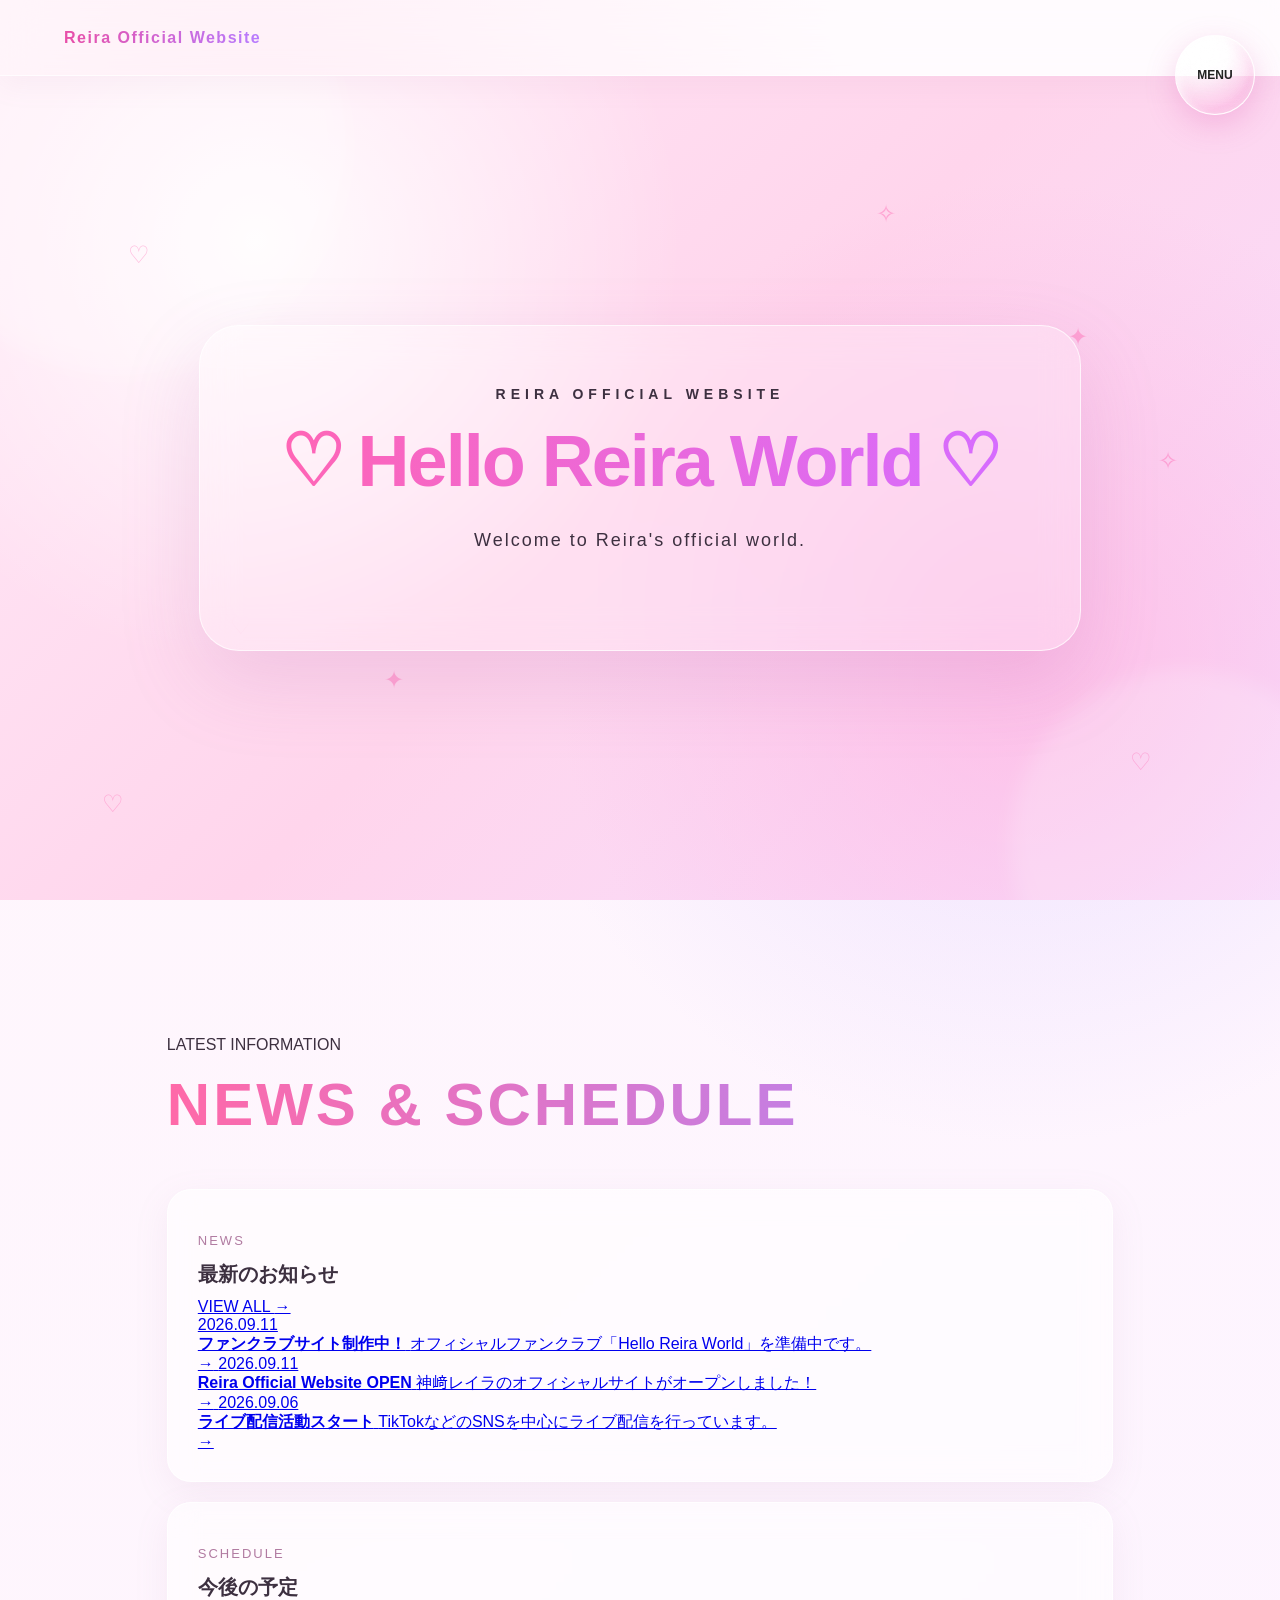
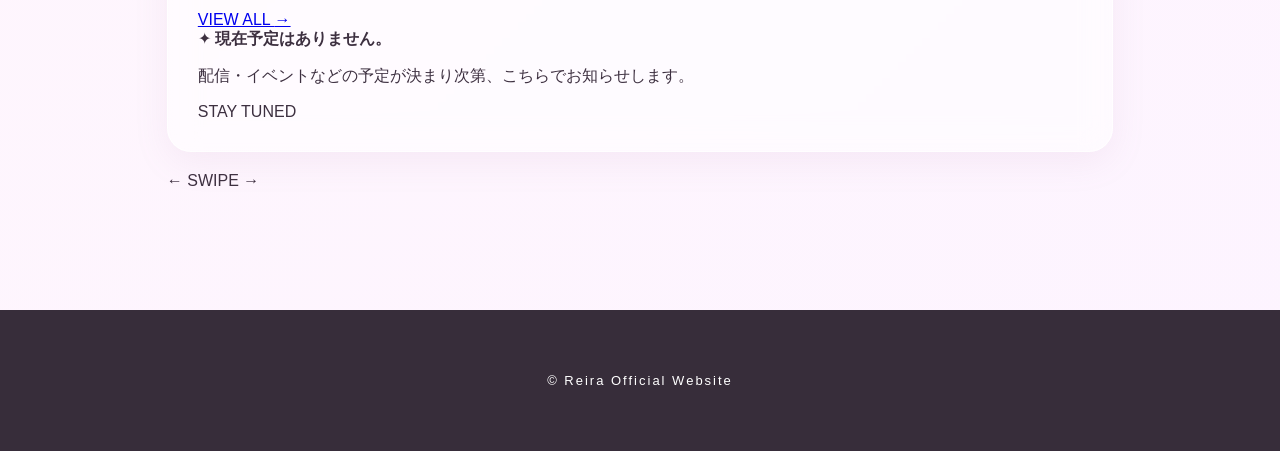
==== commit 2a839f86: "Add files via upload" ====
--- a/index.html
+++ b/index.html
@@ -75,7 +75,7 @@
     <div class="updates-heading">
         <p class="section-label">LATEST INFORMATION</p>
         <h2>NEWS &amp; SCHEDULE</h2>
-        <p class="updates-note">横にスライドして最新情報をご覧いただけます。</p>
+        <p class="updates-note"></p>
     </div>
 
     <div class="updates-track">
--- a/style.css
+++ b/style.css
@@ -1,11 +1,11 @@
 /* ========================================
    Reira Official Website
+   Clean / Responsive / Glassmorphism
    ======================================== */
 
-
-/* --------------------
-   ページ全体
--------------------- */
+/* =========================
+   1. RESET & BASE
+   ========================= */
 
 * {
     box-sizing: border-box;
@@ -17,7 +17,7 @@
 
 body {
     margin: 0;
-
+    min-height: 100vh;
     font-family:
         -apple-system,
         BlinkMacSystemFont,
@@ -25,9 +25,7 @@
         "Yu Gothic",
         "Hiragino Kaku Gothic ProN",
         sans-serif;
-
     color: #3d3040;
-
     background:
         radial-gradient(
             circle at 20% 10%,
@@ -45,13 +43,12 @@
             #fdf4ff
         );
 
-    min-height: 100vh;
-}
-
-
-/* --------------------
-   ヘッダー
--------------------- */
+    cursor: url("data:image/svg+xml,%3Csvg xmlns='http://www.w3.org/2000/svg' width='32' height='32' viewBox='0 0 32 32'%3E%3Ctext y='26' font-size='24'%3E%E2%99%A1%3C/text%3E%3C/svg%3E") 4 4, auto;
+}
+
+/* =========================
+   2. HEADER
+   ========================= */
 
 header {
     position: sticky;
@@ -59,236 +56,167 @@
     z-index: 1000;
 
     display: flex;
+    align-items: center;
     justify-content: space-between;
-    align-items: center;
-
+
+    min-height: 76px;
     padding: 18px 5%;
 
     background: rgba(255, 255, 255, 0.55);
-
     backdrop-filter: blur(18px);
     -webkit-backdrop-filter: blur(18px);
 
     border-bottom: 1px solid rgba(255, 255, 255, 0.7);
-
-    box-shadow:
-        0 8px 30px rgba(180, 130, 170, 0.08);
-}
-
-
-/* --------------------
-   ロゴ
--------------------- */
-
-header h1 {
-    margin: 0;
-
-    font-size: 28px;
-    font-weight: 800;
-
-    letter-spacing: 3px;
-
-    background:
-        linear-gradient(
-            90deg,
-            #ff72ae,
-            #b58cff
-        );
-
+    box-shadow: 0 8px 30px rgba(180, 130, 170, 0.08);
+}
+
+/* 旧ナビがHTMLに残っていても表示しない */
+header nav,
+nav {
+    display: none;
+}
+
+/* 専用ページのロゴ */
+.logo {
+    font-size: 16px;
+    font-weight: 600;
+    letter-spacing: 1.5px;
+    white-space: nowrap;
+
+    background: linear-gradient(90deg, #e84fa8, #b77cff);
     -webkit-background-clip: text;
     -webkit-text-fill-color: transparent;
 }
 
-
-/* --------------------
-   ナビゲーション
--------------------- */
-
-nav {
-    display: flex;
-    gap: 20px;
-}
-
-nav a {
-    position: relative;
-
-    color: #59465a;
-
-    text-decoration: none;
-
-    font-size: 13px;
-    font-weight: 700;
-
-    letter-spacing: 1px;
-
-    transition: 0.3s;
-}
-
-
-/* 下線アニメーション */
-
-nav a::after {
-    content: "";
-
-    position: absolute;
-
-    left: 0;
-    bottom: -6px;
-
-    width: 0;
-    height: 2px;
-
-    background:
-        linear-gradient(
-            90deg,
-            #ff72ae,
-            #b58cff
-        );
-
-    border-radius: 10px;
-
-    transition: width 0.3s ease;
-}
-
-nav a:hover {
-    color: #ff4d9d;
-}
-
-nav a:hover::after {
-    width: 100%;
-}
-
-
-/* --------------------
-   メインビジュアル
--------------------- */
-
-.hero {
-    position: relative;
-
-    min-height: 88vh;
-
-    display: flex;
-
-    flex-direction: column;
-
-    justify-content: center;
-    align-items: center;
-
-    text-align: center;
-
-    overflow: hidden;
-
-    padding: 60px 20px;
+/* =========================
+   3. GLASS MENU BUTTON
+   ========================= */
+
+.menu-button {
+    position: fixed;
+    top: 35px;
+    right: 25px;
+    z-index: 10000;
+
+    width: 80px;
+    height: 80px;
+
+    border: 1px solid rgba(255, 255, 255, 0.9);
+    border-radius: 50%;
 
     background:
         radial-gradient(
-            circle at 30% 30%,
-            rgba(255, 255, 255, 0.9),
-            transparent 35%
-        ),
-        linear-gradient(
-            135deg,
-            #ffd6eb,
-            #eadcff
+            circle at 30% 25%,
+            rgba(255, 255, 255, 0.95),
+            rgba(255, 255, 255, 0.45) 35%,
+            rgba(255, 180, 225, 0.35) 70%,
+            rgba(255, 255, 255, 0.25)
         );
-}
-
-
-/* 背景の光 */
-
-.hero::before {
-    content: "";
-
-    position: absolute;
-
-    width: 500px;
-    height: 500px;
-
-    border-radius: 50%;
-
-    background:
-        radial-gradient(
-            circle,
-            rgba(255, 255, 255, 0.7),
-            transparent 70%
-        );
-
-    top: -200px;
-    left: -150px;
-
-    pointer-events: none;
-}
-
-
-/* --------------------
-   Heroタイトル
--------------------- */
-
-.hero h2 {
-    position: relative;
-
-    margin: 0;
-
-    font-size: clamp(48px, 9vw, 110px);
-
-    font-weight: 900;
-
-    letter-spacing: 2px;
-
-    color: white;
-
-    text-shadow:
-        0 5px 30px rgba(180, 110, 170, 0.25);
-}
-
-
-/* サブタイトル */
-
-.hero p {
-    position: relative;
-
-    margin: 15px 0 35px;
-
-    font-size: 16px;
-
-    letter-spacing: 4px;
-
-    color: rgba(70, 50, 75, 0.7);
-}
-
-
-/* --------------------
-   ガラスボタン
--------------------- */
+
+    backdrop-filter: blur(15px);
+    -webkit-backdrop-filter: blur(15px);
+
+    color: #222;
+    font-family: inherit;
+    font-size: 12px;
+    font-weight: bold;
+
+    cursor: pointer;
+
+    box-shadow:
+        0 10px 30px rgba(220, 80, 170, 0.25),
+        inset 4px 4px 10px rgba(255, 255, 255, 0.8),
+        inset -4px -4px 10px rgba(220, 80, 170, 0.1);
+
+    transition:
+        transform 0.3s ease,
+        box-shadow 0.3s ease;
+}
+
+.menu-button:hover {
+    transform: scale(1.08);
+
+    box-shadow:
+        0 15px 40px rgba(220, 80, 170, 0.4),
+        0 0 25px rgba(255, 160, 220, 0.5),
+        inset 5px 5px 12px rgba(255, 255, 255, 0.9);
+}
+
+/* =========================
+   4. MENU PANEL
+   ========================= */
+
+.menu-panel {
+    display: none;
+
+    position: fixed;
+    top: 130px;
+    right: 25px;
+    z-index: 9999;
+
+    width: 220px;
+    padding: 25px;
+
+    background: rgba(255, 255, 255, 0.75);
+    backdrop-filter: blur(15px);
+    -webkit-backdrop-filter: blur(15px);
+
+    border: 1px solid rgba(255, 255, 255, 0.8);
+    border-radius: 25px;
+
+    box-shadow: 0 15px 40px rgba(220, 80, 170, 0.2);
+}
+
+.menu-panel.open {
+    display: block;
+}
+
+.menu-panel a {
+    display: block;
+
+    padding: 12px 15px;
+
+    color: #222;
+    text-decoration: none;
+    font-weight: bold;
+
+    border-radius: 15px;
+
+    transition:
+        background 0.25s ease,
+        color 0.25s ease,
+        transform 0.25s ease;
+}
+
+.menu-panel a:hover {
+    background: rgba(255, 255, 255, 0.6);
+    color: #e84fa8;
+    transform: translateX(3px);
+}
+
+/* =========================
+   5. COMMON BUTTON
+   ========================= */
 
 .button {
     position: relative;
 
     display: inline-flex;
-
+    align-items: center;
     justify-content: center;
-    align-items: center;
 
     min-width: 190px;
-
     padding: 16px 35px;
 
+    border: 1px solid rgba(255, 255, 255, 0.65);
     border-radius: 999px;
 
     color: white;
-
     text-decoration: none;
-
     font-weight: 700;
-
     letter-spacing: 2px;
 
-    background:
-        rgba(255, 255, 255, 0.28);
-
-    border:
-        1px solid rgba(255, 255, 255, 0.65);
+    background: rgba(255, 255, 255, 0.28);
 
     box-shadow:
         0 10px 30px rgba(160, 110, 170, 0.2),
@@ -304,36 +232,6 @@
         box-shadow 0.3s ease;
 }
 
-
-/* ガラスの光 */
-
-.fanclub-button::before {
-    content: "";
-
-    position: absolute;
-
-    top: 0;
-    left: -100%;
-
-    width: 70%;
-    height: 100%;
-
-    background:
-        linear-gradient(
-            90deg,
-            transparent,
-            rgba(255, 255, 255, 0.7),
-            transparent
-        );
-
-    transform: skewX(-20deg);
-
-    transition: left 0.5s ease;
-}
-
-
-/* ホバー */
-
 .button:hover {
     transform: translateY(-4px);
 
@@ -342,454 +240,21 @@
         inset 0 1px 1px rgba(255, 255, 255, 0.9);
 }
 
-.fanclub-button:hover::before {
-    left: 140%;
-}
-
-
-/* --------------------
-   各セクション
--------------------- */
-
-section {
-    max-width: 1100px;
-
-    margin: 0 auto;
-
-    padding: 120px 6%;
-}
-
-
-/* --------------------
-   セクションタイトル
--------------------- */
-
-section h2 {
-    margin-bottom: 50px;
-
-    font-size: clamp(36px, 6vw, 60px);
-
-    letter-spacing: 3px;
-
-    background:
-        linear-gradient(
-            90deg,
-            #ff69a8,
-            #a889ff
-        );
-
-    -webkit-background-clip: text;
-    -webkit-text-fill-color: transparent;
-}
-
-
-/* --------------------
-   NEWS
--------------------- */
-
-article {
-    padding: 30px;
-
-    margin-bottom: 20px;
-
-    background:
-        rgba(255, 255, 255, 0.55);
-
-    border:
-        1px solid rgba(255, 255, 255, 0.8);
-
-    border-radius: 24px;
-
-    box-shadow:
-        0 10px 35px rgba(180, 130, 170, 0.1);
-
-    backdrop-filter: blur(15px);
-    -webkit-backdrop-filter: blur(15px);
-
-    transition:
-        transform 0.3s ease,
-        box-shadow 0.3s ease;
-}
-
-article:hover {
-    transform: translateY(-5px);
-
-    box-shadow:
-        0 18px 40px rgba(180, 130, 170, 0.16);
-}
-
-article p:first-child {
-    color: #b17ba1;
-
-    font-size: 13px;
-
-    letter-spacing: 2px;
-}
-
-article h3 {
-    margin: 10px 0;
-
-    font-size: 20px;
-}
-
-
-/* --------------------
-   PROFILE
--------------------- */
-
-#profile {
+/* =========================
+   6. TOP HERO
+   ========================= */
+
+.hero {
+    position: relative;
+
+    min-height: calc(100vh - 76px);
+    padding: 60px 20px;
+
+    display: flex;
+    align-items: center;
+    justify-content: center;
+
     text-align: center;
-}
-
-#profile h3 {
-    font-size: 40px;
-
-    margin-bottom: 15px;
-}
-
-#profile p {
-    line-height: 2;
-
-    color: #806d80;
-}
-
-
-/* --------------------
-   SCHEDULE
--------------------- */
-
-#schedule {
-    text-align: center;
-}
-
-#schedule p {
-    max-width: 600px;
-
-    margin: 15px auto;
-
-    padding: 20px;
-
-    border-radius: 18px;
-
-    background:
-        rgba(255, 255, 255, 0.5);
-
-    backdrop-filter: blur(10px);
-
-    box-shadow:
-        0 8px 25px rgba(180, 130, 170, 0.08);
-}
-
-
-/* --------------------
-   FAN CLUB
--------------------- */
-
-#fanclub {
-    text-align: center;
-
-    padding-bottom: 150px;
-}
-
-#fanclub p {
-    margin-bottom: 35px;
-
-    color: #806d80;
-
-    letter-spacing: 2px;
-}
-
-
-/* --------------------
-   フッター
--------------------- */
-
-footer {
-    padding: 50px 20px;
-
-    background:
-        rgba(45, 35, 48, 0.95);
-
-    color: white;
-
-    text-align: center;
-
-    font-size: 13px;
-
-    letter-spacing: 2px;
-}
-
-
-/* --------------------
-   スクロールバー
--------------------- */
-
-::-webkit-scrollbar {
-    width: 8px;
-}
-
-::-webkit-scrollbar-track {
-    background: #fff5fb;
-}
-
-::-webkit-scrollbar-thumb {
-    background: linear-gradient(
-        #ff9bc6,
-        #bda4ff
-    );
-
-    border-radius: 10px;
-}
-
-
-/* --------------------
-   スマホ対応
--------------------- */
-
-@media (max-width: 700px) {
-
-    header {
-        flex-direction: column;
-
-        gap: 15px;
-
-        padding: 16px 15px;
-    }
-
-    header h1 {
-        font-size: 24px;
-    }
-
-    nav {
-        gap: 12px;
-
-        flex-wrap: wrap;
-
-        justify-content: center;
-    }
-
-    nav a {
-        font-size: 11px;
-    }
-
-    .hero {
-        min-height: 80vh;
-    }
-
-    .hero h2 {
-        font-size: 48px;
-    }
-
-    .hero p {
-        font-size: 13px;
-
-        letter-spacing: 2px;
-    }
-
-    section {
-        padding: 80px 20px;
-    }
-
-    section h2 {
-        font-size: 40px;
-    }
-
-    article {
-        padding: 22px;
-    }
-}/* =========================
-   FAN CLUB
-========================= */
-
-.fanclub-page {
-    text-align: center;
-    background: linear-gradient(
-        135deg,
-        #ffe6f5,
-        #ffd1ea,
-        #f8dfff
-    );
-    min-height: 100vh;
-}
-
-
-/* FAN CLUBのタイトル */
-
-.fanclub-page h1 {
-    font-size: 60px;
-    margin-bottom: 20px;
-}
-
-
-/* 説明 */
-
-.fanclub-description {
-    font-size: 18px;
-    margin-bottom: 50px;
-}
-
-
-/* ガラスカード */
-
-.fanclub-card {
-    max-width: 700px;
-    margin: 0 auto 50px;
-
-    padding: 50px;
-
-    background: rgba(255, 255, 255, 0.35);
-
-    border: 1px solid rgba(255, 255, 255, 0.7);
-
-    border-radius: 30px;
-
-    backdrop-filter: blur(15px);
-    -webkit-backdrop-filter: blur(15px);
-
-    box-shadow:
-        0 20px 50px rgba(255, 105, 180, 0.2);
-
-    /* ふわっと浮かせる */
-    animation: floating 4s ease-in-out infinite;
-}/* ふわふわ浮くアニメーション */
-
-@keyframes floating {
-
-    0% {
-        transform: translateY(0);
-    }
-
-    50% {
-        transform: translateY(-10px);
-    }
-
-    100% {
-        transform: translateY(0);
-    }
-
-}/* FAN CLUB コンテンツ */
-
-.fanclub-contents {
-    display: flex;
-    justify-content: center;
-    gap: 25px;
-
-    max-width: 1000px;
-    margin: 0 auto 60px;
-}
-
-
-.fanclub-contents > div {
-    flex: 1;
-
-    padding: 30px;
-
-    background: rgba(255, 255, 255, 0.3);
-
-    border: 1px solid rgba(255, 255, 255, 0.7);
-
-    border-radius: 25px;
-
-    backdrop-filter: blur(12px);
-    -webkit-backdrop-filter: blur(12px);
-
-    box-shadow:
-        0 15px 40px rgba(255, 105, 180, 0.15);
-
-    transition: 0.4s;
-}
-
-
-/* マウスを乗せたら浮く */
-
-.fanclub-contents > div:hover {
-
-    transform: translateY(-10px);
-
-    box-shadow:
-        0 25px 50px rgba(255, 105, 180, 0.25);
-
-}/* FAN CLUB ボタン */
-
-.fanclub-button {
-
-    position: relative;
-
-    overflow: hidden;
-
-    background: rgba(255, 255, 255, 0.4);
-
-    color: #222;
-
-    border: 1px solid rgba(255, 255, 255, 0.8);
-
-    backdrop-filter: blur(10px);
-    -webkit-backdrop-filter: blur(10px);
-
-    box-shadow:
-        0 10px 30px rgba(255, 105, 180, 0.25);
-
-    transition: 0.4s;
-}
-
-
-/* ホバーしたら少し浮く */
-
-.fanclub-button:hover {
-
-    transform: translateY(-5px);
-
-    box-shadow:
-        0 15px 40px rgba(255, 105, 180, 0.4);
-
-}/* キラッと光る */
-
-.fanclub-button::before {
-
-    content: "";
-
-    position: absolute;
-
-    top: 0;
-    left: -100%;
-
-    width: 50%;
-    height: 100%;
-
-    background: linear-gradient(
-        120deg,
-        transparent,
-        rgba(255, 255, 255, 0.8),
-        transparent
-    );
-
-    transform: skewX(-20deg);
-
-}
-
-
-/* マウスを乗せたら光が通過 */
-
-.fanclub-button:hover::before {
-
-    left: 150%;
-
-    transition: 0.7s;
-
-}/* =========================
-   TOP HERO
-========================= */
-
-.hero {
-    min-height: calc(100vh - 80px);
-
-    display: flex;
-    justify-content: center;
-    align-items: center;
-
-    text-align: center;
-
-    position: relative;
     overflow: hidden;
 
     background:
@@ -811,298 +276,131 @@
         );
 }
 
-
-/* 背景のふわふわした光 */
-
 .hero::before {
-
     content: "";
 
     position: absolute;
+    top: -150px;
+    left: -100px;
 
     width: 450px;
     height: 450px;
 
     border-radius: 50%;
-
     background: rgba(255, 255, 255, 0.25);
-
     filter: blur(10px);
 
-    top: -150px;
-    left: -100px;
-
     animation: heroFloat 6s ease-in-out infinite;
-}
-
-
-/* もう一つの光 */
+
+    pointer-events: none;
+}
 
 .hero::after {
-
     content: "";
 
     position: absolute;
+    right: -80px;
+    bottom: -120px;
 
     width: 350px;
     height: 350px;
 
     border-radius: 50%;
-
     background: rgba(255, 255, 255, 0.2);
-
     filter: blur(10px);
 
-    bottom: -120px;
-    right: -80px;
-
     animation: heroFloat 5s ease-in-out infinite reverse;
-}
-
-
-/* 中身 */
+
+    pointer-events: none;
+}
 
 .hero-content {
-
     position: relative;
-
     z-index: 2;
 
+    max-width: 1000px;
     padding: 60px 80px;
 
     background: rgba(255, 255, 255, 0.25);
-
     border: 1px solid rgba(255, 255, 255, 0.7);
-
     border-radius: 40px;
 
     backdrop-filter: blur(18px);
     -webkit-backdrop-filter: blur(18px);
 
-    box-shadow:
-        0 30px 80px rgba(180, 100, 170, 0.18);
-}
-
-
-/* 小さいタイトル */
+    box-shadow: 0 30px 80px rgba(180, 100, 170, 0.18);
+
+    animation: heroAppear 1.2s ease-out forwards;
+}
 
 .hero-subtitle {
-
-    margin-bottom: 20px;
+    margin: 0 0 20px;
 
     font-size: 14px;
-
+    font-weight: bold;
     letter-spacing: 5px;
-
-    font-weight: bold;
-}
-
-
-/* メインタイトル */
+}
 
 .hero h2 {
+    position: relative;
 
     margin: 0;
 
-    font-size: clamp(50px, 8vw, 100px);
-
+    white-space: nowrap;
+
+    font-size: clamp(36px, 6vw, 72px);
     font-weight: 900;
-
-    letter-spacing: -3px;
-
-    background: linear-gradient(
-        90deg,
-        #ff65b5,
-        #d66cff
-    );
-
+    line-height: 1.1;
+    letter-spacing: -2px;
+
+    background: linear-gradient(90deg, #ff65b5, #d66cff);
     -webkit-background-clip: text;
     -webkit-text-fill-color: transparent;
 }
 
-
-/* 説明 */
+.hero h2::before {
+    content: "♡";
+    margin-right: 15px;
+}
+
+.hero h2::after {
+    content: "♡";
+    margin-left: 15px;
+}
 
 .hero-description {
-
     margin: 25px 0 35px;
 
     font-size: 18px;
-
+    line-height: 1.6;
     letter-spacing: 2px;
 }
 
-
-/* 背景の浮遊 */
-
-@keyframes heroFloat {
-
-    0% {
-        transform: translateY(0) scale(1);
-    }
-
-    50% {
-        transform: translateY(-25px) scale(1.05);
-    }
-
-    100% {
-        transform: translateY(0) scale(1);
-    }
-
-}/* JOIN FAN CLUBを見やすくする */
-
-.hero .fanclub-button {
-    color: #d94fa8 !important;
-
-    background: rgba(255, 255, 255, 0.65);
+/* =========================
+   7. HERO FANCLUB BUTTON
+   ========================= */
+
+.fanclub-button {
+    position: relative;
+    overflow: hidden;
+
+    display: inline-flex;
+    align-items: center;
+    justify-content: center;
+
+    padding: 16px 38px;
 
     border: 1px solid rgba(255, 255, 255, 0.9);
-
-    text-shadow: none;
-
-    box-shadow:
-        0 10px 30px rgba(210, 90, 170, 0.2);
-}
-
-.hero .fanclub-button:hover {
-    color: #ffffff !important;
-
-    background: rgba(220, 90, 175, 0.75);
-}/* トップ画面を開いたときの表示 */
-
-.hero-content {
-    animation: heroAppear 1.2s ease-out forwards;
-}
-
-
-/* ふわっと登場 */
-
-@keyframes heroAppear {
-
-    0% {
-        opacity: 0;
-        transform: translateY(30px);
-    }
-
-    100% {
-        opacity: 1;
-        transform: translateY(0);
-    }
-
-}/* =========================
-   ハート＆キラキラ
-========================= */
-
-.floating-decorations {
-    position: absolute;
-
-    inset: 0;
-
-    overflow: hidden;
-
-    pointer-events: none;
-
-    z-index: 1;
-}
-
-
-.floating-decorations span {
-    position: absolute;
-
-    font-size: 24px;
-
-    color: rgba(255, 105, 180, 0.45);
-
-    animation: decorationFloat 6s ease-in-out infinite;
-}
-
-
-/* それぞれ位置を変える */
-
-.floating-decorations span:nth-child(1) {
-    top: 20%;
-    left: 10%;
-}
-
-.floating-decorations span:nth-child(2) {
-    top: 30%;
-    right: 15%;
-    animation-delay: 1s;
-}
-
-.floating-decorations span:nth-child(3) {
-    top: 65%;
-    left: 18%;
-    animation-delay: 2s;
-}
-
-.floating-decorations span:nth-child(4) {
-    top: 15%;
-    right: 30%;
-    animation-delay: 3s;
-}
-
-.floating-decorations span:nth-child(5) {
-    bottom: 15%;
-    right: 10%;
-    animation-delay: 1.5s;
-}
-
-.floating-decorations span:nth-child(6) {
-    bottom: 25%;
-    left: 30%;
-    animation-delay: 2.5s;
-}
-
-.floating-decorations span:nth-child(7) {
-    top: 45%;
-    right: 8%;
-    animation-delay: 4s;
-}
-
-.floating-decorations span:nth-child(8) {
-    bottom: 10%;
-    left: 8%;
-    animation-delay: 3.5s;
-}
-
-
-/* 浮遊アニメーション */
-
-@keyframes decorationFloat {
-
-    0% {
-        transform: translateY(0) rotate(0deg);
-        opacity: 0.3;
-    }
-
-    50% {
-        transform: translateY(-25px) rotate(10deg);
-        opacity: 0.8;
-    }
-
-    100% {
-        transform: translateY(0) rotate(0deg);
-        opacity: 0.3;
-    }
-
-}/* =========================
-   ガラスボタン
-========================= */
-
-.hero .fanclub-button {
-
-    position: relative;
-
-    overflow: hidden;
-
-    padding: 16px 38px;
-
     border-radius: 999px;
 
-    background: rgba(255, 255, 255, 0.6);
-
-    border: 1px solid rgba(255, 255, 255, 0.9);
+    background: rgba(255, 255, 255, 0.9);
+
+    color: #222 !important;
+    text-decoration: none;
+    font-family: inherit;
+    font-weight: bold;
+
+    box-shadow: 0 10px 30px rgba(210, 90, 170, 0.2);
 
     backdrop-filter: blur(15px);
     -webkit-backdrop-filter: blur(15px);
@@ -1113,26 +411,10 @@
         background 0.4s ease;
 }
 
-
-.hero .fanclub-button:hover {
-
-    transform: translateY(-6px) scale(1.03);
-
-    background: rgba(220, 90, 175, 0.8);
-
-    box-shadow:
-        0 15px 40px rgba(220, 90, 175, 0.35);
-}
-
-
-/* ボタンを横切る光 */
-
-.hero .fanclub-button::before {
-
+.fanclub-button::before {
     content: "";
 
     position: absolute;
-
     top: 0;
     left: -120%;
 
@@ -1147,25 +429,148 @@
     );
 
     transform: skewX(-20deg);
-
-}
-
-
-/* マウスを乗せたら光が走る */
-
-.hero .fanclub-button:hover::before {
-
+}
+
+.fanclub-button:hover {
+    transform: translateY(-5px);
+
+    background: #ffffff;
+
+    color: #222 !important;
+
+    box-shadow:
+        0 15px 40px rgba(220, 90, 175, 0.3),
+        0 0 25px rgba(255, 170, 220, 0.25);
+}
+
+.fanclub-button:hover::before {
     left: 150%;
-
     transition: left 0.7s ease;
-
-}/* =========================
-   マウスの光
-========================= */
+}
+
+/* =========================
+   8. HERO ANIMATIONS
+   ========================= */
+
+@keyframes heroFloat {
+    0% {
+        transform: translateY(0) scale(1);
+    }
+
+    50% {
+        transform: translateY(-25px) scale(1.05);
+    }
+
+    100% {
+        transform: translateY(0) scale(1);
+    }
+}
+
+@keyframes heroAppear {
+    0% {
+        opacity: 0;
+        transform: translateY(30px);
+    }
+
+    100% {
+        opacity: 1;
+        transform: translateY(0);
+    }
+}
+
+/* =========================
+   9. FLOATING DECORATIONS
+   ========================= */
+
+.floating-decorations {
+    position: absolute;
+    inset: 0;
+    z-index: 1;
+
+    overflow: hidden;
+    pointer-events: none;
+}
+
+.floating-decorations span {
+    position: absolute;
+
+    font-size: 24px;
+    color: rgba(255, 105, 180, 0.45);
+
+    animation: decorationFloat 6s ease-in-out infinite;
+}
+
+.floating-decorations span:nth-child(1) {
+    top: 20%;
+    left: 10%;
+}
+
+.floating-decorations span:nth-child(2) {
+    top: 30%;
+    right: 15%;
+    animation-delay: 1s;
+}
+
+.floating-decorations span:nth-child(3) {
+    top: 65%;
+    left: 18%;
+    animation-delay: 2s;
+}
+
+.floating-decorations span:nth-child(4) {
+    top: 15%;
+    right: 30%;
+    animation-delay: 3s;
+}
+
+.floating-decorations span:nth-child(5) {
+    right: 10%;
+    bottom: 15%;
+    animation-delay: 1.5s;
+}
+
+.floating-decorations span:nth-child(6) {
+    bottom: 25%;
+    left: 30%;
+    animation-delay: 2.5s;
+}
+
+.floating-decorations span:nth-child(7) {
+    top: 45%;
+    right: 8%;
+    animation-delay: 4s;
+}
+
+.floating-decorations span:nth-child(8) {
+    bottom: 10%;
+    left: 8%;
+    animation-delay: 3.5s;
+}
+
+@keyframes decorationFloat {
+    0% {
+        transform: translateY(0) rotate(0deg);
+        opacity: 0.3;
+    }
+
+    50% {
+        transform: translateY(-25px) rotate(10deg);
+        opacity: 0.8;
+    }
+
+    100% {
+        transform: translateY(0) rotate(0deg);
+        opacity: 0.3;
+    }
+}
+
+/* =========================
+   10. MOUSE EFFECTS / HEART CURSOR
+   ========================= */
 
 .mouse-glow {
-
     position: fixed;
+    z-index: 9998;
 
     width: 80px;
     height: 80px;
@@ -1173,7 +578,6 @@
     border-radius: 50%;
 
     pointer-events: none;
-
     transform: translate(-50%, -50%);
 
     background: radial-gradient(
@@ -1183,165 +587,94 @@
     );
 
     filter: blur(5px);
-
-    z-index: 9999;
-
-}/* =========================
-   ハートカーソル
-========================= */
+}
 
 .cursor-heart {
-
     position: fixed;
-
-    pointer-events: none;
-
-    transform: translate(-50%, -50%);
-
-    font-size: 24px;
-
-    color: #ff65b5;
-
     z-index: 10000;
-
-    text-shadow:
-        0 0 10px rgba(255, 100, 190, 0.5);
-
-}/* =========================
-   スマホ対応
-========================= */
-
-@media (max-width: 600px) {
-
-    .hero {
-        min-height: calc(100vh - 70px);
-
-        padding: 30px 20px;
-    }
-
-
-    .hero-content {
-
-        width: 100%;
-
-        box-sizing: border-box;
-
-        padding: 45px 25px;
-
-        border-radius: 30px;
-    }
-
-
-    .hero-subtitle {
-
-        font-size: 11px;
-
-        letter-spacing: 3px;
-    }
-
-
-    .hero h2 {
-
-        font-size: 48px;
-
-        line-height: 1.1;
-
-        letter-spacing: -1px;
-    }
-
-
-    .hero-description {
-
-        font-size: 14px;
-
-        line-height: 1.6;
-    }
-
-
-    .hero .fanclub-button {
-
-        padding: 14px 30px;
-
-        font-size: 14px;
-    }
-
-
-    /* スマホではマウスエフェクトを消す */
-
-    .mouse-glow,
-    .cursor-heart {
-
-        display: none;
-
-    }
-
-
-    /* 飾りを少し小さくする */
-
-    .floating-decorations span {
-
-        font-size: 18px;
-
-    }
-
-}/* ハートカーソルを使用 */
-
-/* ハートカーソルを表示 */
-
-.cursor-heart {
-    display: block !important;
-
-    position: fixed;
 
     width: 30px;
     height: 30px;
 
     pointer-events: none;
-
     transform: translate(-50%, -50%);
 
     font-size: 28px;
-
     color: #ff3cac;
 
-    z-index: 99999;
-
-    text-shadow:
-        0 0 10px rgba(255, 60, 172, 0.6);
-}/* =========================
-   ハートカーソル
-========================= */
-
-body {
-    cursor: url("data:image/svg+xml,%3Csvg xmlns='http://www.w3.org/2000/svg' width='32' height='32' viewBox='0 0 32 32'%3E%3Ctext y='26' font-size='24'%3E%E2%99%A1%3C/text%3E%3C/svg%3E") 4 4, auto;
-}
-
-
+    text-shadow: 0 0 10px rgba(255, 60, 172, 0.6);
+}
+
+/* Mac / Chrome向けのハートカーソル */
 a,
 button {
     cursor: url("data:image/svg+xml,%3Csvg xmlns='http://www.w3.org/2000/svg' width='32' height='32' viewBox='0 0 32 32'%3E%3Ctext y='26' font-size='24'%3E%E2%99%A1%3C/text%3E%3C/svg%3E") 4 4, pointer;
-}/* Hello Reira Worldを1行で表示 */
-
-.hero h2 {
-    white-space: nowrap;
-    font-size: clamp(36px, 6vw, 72px);
-}@media (max-width: 600px) {
-
-    .hero h2 {
-        font-size: 34px;
-    }
-
-}.hero h2::before {
-    content: "♡";
-    margin-right: 15px;
-}
-
-.hero h2::after {
-    content: "♡";
-    margin-left: 15px;
-}/* =========================
-   PROFILE デザイン
-========================= */
+}
+
+/* =========================
+   11. COMMON SECTIONS
+   ========================= */
+
+section {
+    max-width: 1100px;
+    margin: 0 auto;
+    padding: 120px 6%;
+}
+
+section h2 {
+    margin: 0 0 50px;
+
+    font-size: clamp(36px, 6vw, 60px);
+    letter-spacing: 3px;
+
+    background: linear-gradient(90deg, #ff69a8, #a889ff);
+    -webkit-background-clip: text;
+    -webkit-text-fill-color: transparent;
+}
+
+/* =========================
+   12. NEWS / BLOG
+   ========================= */
+
+article {
+    margin-bottom: 20px;
+    padding: 30px;
+
+    background: rgba(255, 255, 255, 0.55);
+
+    border: 1px solid rgba(255, 255, 255, 0.8);
+    border-radius: 24px;
+
+    backdrop-filter: blur(15px);
+    -webkit-backdrop-filter: blur(15px);
+
+    box-shadow: 0 10px 35px rgba(180, 130, 170, 0.1);
+
+    transition:
+        transform 0.3s ease,
+        box-shadow 0.3s ease;
+}
+
+article:hover {
+    transform: translateY(-5px);
+
+    box-shadow: 0 18px 40px rgba(180, 130, 170, 0.16);
+}
+
+article p:first-child {
+    color: #b17ba1;
+    font-size: 13px;
+    letter-spacing: 2px;
+}
+
+article h3 {
+    margin: 10px 0;
+    font-size: 20px;
+}
+
+/* =========================
+   13. PROFILE
+   ========================= */
 
 #profile {
     padding: 120px 8%;
@@ -1352,8 +685,15 @@
     margin-bottom: 50px;
 }
 
-
-/* プロフィールカード */
+#profile h3 {
+    margin-bottom: 15px;
+    font-size: 40px;
+}
+
+#profile p {
+    line-height: 2;
+    color: #806d80;
+}
 
 .profile-card {
     max-width: 850px;
@@ -1367,12 +707,8 @@
     backdrop-filter: blur(20px);
     -webkit-backdrop-filter: blur(20px);
 
-    box-shadow:
-        0 20px 60px rgba(220, 120, 200, 0.15);
-}
-
-
-/* 名前 */
+    box-shadow: 0 20px 60px rgba(220, 120, 200, 0.15);
+}
 
 .profile-card h3 {
     margin: 0;
@@ -1380,70 +716,45 @@
     font-size: 42px;
     font-weight: 800;
 
-    background: linear-gradient(
-        90deg,
-        #f45ca9,
-        #9d7bea
-    );
-
+    background: linear-gradient(90deg, #f45ca9, #9d7bea);
     -webkit-background-clip: text;
     -webkit-text-fill-color: transparent;
 }
 
-
-/* 英語名 */
-
 .profile-name {
     margin-top: 10px;
 
+    color: #8b7188;
     font-size: 15px;
     letter-spacing: 3px;
-
-    color: #8b7188;
-}
-
-
-/* プロフィール情報 */
+}
 
 .profile-info {
     display: grid;
     grid-template-columns: repeat(3, 1fr);
-
     gap: 20px;
 
+    max-width: 650px;
     margin: 45px auto;
-    max-width: 650px;
-}
-
-
-/* 1個ずつ */
+}
 
 .profile-info p {
     margin: 0;
     padding: 22px 15px;
 
     background: rgba(255, 255, 255, 0.45);
-
     border: 1px solid rgba(255, 255, 255, 0.7);
     border-radius: 20px;
 }
 
-
-/* 項目名 */
-
 .profile-info strong {
     display: block;
-
     margin-bottom: 8px;
 
+    color: #c65b9e;
     font-size: 13px;
     letter-spacing: 2px;
-
-    color: #c65b9e;
-}
-
-
-/* 説明文 */
+}
 
 .profile-text {
     margin-top: 35px;
@@ -1453,176 +764,120 @@
     letter-spacing: 1px;
 }
 
-
-/* スマホ */
-
-@media (max-width: 600px) {
-
-    #profile {
-        padding: 80px 20px;
-    }
-
-    .profile-card {
-        padding: 40px 20px;
-        border-radius: 25px;
-    }
-
-    .profile-card h3 {
-        font-size: 32px;
-    }
-
-    .profile-info {
-        grid-template-columns: 1fr;
-        gap: 12px;
-    }
-
-    .profile-text {
-        font-size: 14px;
-    }
-
-}/* FAN CLUBボタンを見やすくする */
-/* FAN CLUBボタン */
-.fanclub-button {
-    color: #222 !important;
-    background: rgba(255, 255, 255, 0.9);
-    border: 1px solid white;
-}
-
-.fanclub-button:hover {
-    color: #222 !important;
-    background: white;
-    transform: translateY(-3px);
-}
-
-/* =========================
-   ガラス玉 MENUボタン
-========================= */
-
-.menu-button {
-    position: fixed;
-
-    top: 35px;
-    right: 25px;
-
-    width: 80px;
-    height: 80px;
-
-    border-radius: 50%;
-    border: 1px solid rgba(255, 255, 255, 0.9);
-
-    /* ガラスっぽい透明感 */
-    background:
-        radial-gradient(
-            circle at 30% 25%,
-            rgba(255, 255, 255, 0.95),
-            rgba(255, 255, 255, 0.45) 35%,
-            rgba(255, 180, 225, 0.35) 70%,
-            rgba(255, 255, 255, 0.25)
-        );
+/* =========================
+   14. SCHEDULE
+   ========================= */
+
+#schedule {
+    text-align: center;
+}
+
+#schedule p {
+    max-width: 600px;
+    margin: 15px auto;
+    padding: 20px;
+
+    background: rgba(255, 255, 255, 0.5);
+    border-radius: 18px;
+
+    backdrop-filter: blur(10px);
+    -webkit-backdrop-filter: blur(10px);
+
+    box-shadow: 0 8px 25px rgba(180, 130, 170, 0.08);
+}
+
+/* =========================
+   15. FAN CLUB
+   ========================= */
+
+.fanclub-page {
+    min-height: 100vh;
+
+    text-align: center;
+
+    background: linear-gradient(
+        135deg,
+        #ffe6f5,
+        #ffd1ea,
+        #f8dfff
+    );
+}
+
+.fanclub-page h1 {
+    margin-bottom: 20px;
+    font-size: 60px;
+}
+
+.fanclub-description {
+    margin-bottom: 50px;
+    font-size: 18px;
+}
+
+.fanclub-card {
+    max-width: 700px;
+    margin: 0 auto 50px;
+    padding: 50px;
+
+    background: rgba(255, 255, 255, 0.35);
+    border: 1px solid rgba(255, 255, 255, 0.7);
+    border-radius: 30px;
 
     backdrop-filter: blur(15px);
     -webkit-backdrop-filter: blur(15px);
 
-    color: #222;
-
-    font-weight: bold;
-    font-size: 12px;
-
-    cursor: pointer;
-
-    /* ガラス玉の影 */
-    box-shadow:
-        0 10px 30px rgba(220, 80, 170, 0.25),
-        inset 4px 4px 10px rgba(255, 255, 255, 0.8),
-        inset -4px -4px 10px rgba(220, 80, 170, 0.1);
-
-    z-index: 1000;
-
-    /* アニメーション */
-    transition:
-        transform 0.3s ease,
-        box-shadow 0.3s ease;
-}
-
-
-/* マウスを乗せたとき */
-
-.menu-button:hover {
-    transform: scale(1.08);
-
-    box-shadow:
-        0 15px 40px rgba(220, 80, 170, 0.4),
-        0 0 25px rgba(255, 160, 220, 0.5),
-        inset 5px 5px 12px rgba(255, 255, 255, 0.9);
-}
-/* 上に出ている元のメニューバーを消す */
-
-/* =========================
-   MENU PANEL
-========================= */
-
-.menu-panel {
-    display: none;
-
-    position: fixed;
-    top: 130px;
-    right: 25px;
-
-    width: 220px;
-    padding: 25px;
-
-    background: rgba(255, 255, 255, 0.75);
-
-    backdrop-filter: blur(15px);
-    -webkit-backdrop-filter: blur(15px);
-
-    border: 1px solid rgba(255, 255, 255, 0.8);
-
+    box-shadow: 0 20px 50px rgba(255, 105, 180, 0.2);
+
+    animation: floating 4s ease-in-out infinite;
+}
+
+.fanclub-contents {
+    display: flex;
+    justify-content: center;
+    gap: 25px;
+
+    max-width: 1000px;
+    margin: 0 auto 60px;
+}
+
+.fanclub-contents > div {
+    flex: 1;
+
+    padding: 30px;
+
+    background: rgba(255, 255, 255, 0.3);
+    border: 1px solid rgba(255, 255, 255, 0.7);
     border-radius: 25px;
 
-    box-shadow:
-        0 15px 40px rgba(220, 80, 170, 0.2);
-
-    z-index: 9999;
-}
-
-.menu-panel.open {
-    display: block;
-}
-
-.menu-panel a {
-    display: block;
-
-    padding: 12px 15px;
-
-    color: #222;
-
-    text-decoration: none;
-
-    font-weight: bold;
-
-    border-radius: 15px;
-}
-
-.menu-panel a:hover {
-    background: rgba(255, 255, 255, 0.6);
-
-    color: #e84fa8;
-}
-    color: #222;
-    text-decoration: none;
-    font-weight: bold;
-
-    border-radius: 15px;
-}
-
-.menu-panel a:hover {
-    background: rgba(255, 255, 255, 0.6);
-    color: #e84fa8;
-}
-/* =========================
-   WORKS / ACTIVITIES
-========================= */
+    backdrop-filter: blur(12px);
+    -webkit-backdrop-filter: blur(12px);
+
+    box-shadow: 0 15px 40px rgba(255, 105, 180, 0.15);
+
+    transition: 0.4s;
+}
+
+.fanclub-contents > div:hover {
+    transform: translateY(-10px);
+    box-shadow: 0 25px 50px rgba(255, 105, 180, 0.25);
+}
+
+@keyframes floating {
+    0% {
+        transform: translateY(0);
+    }
+
+    50% {
+        transform: translateY(-10px);
+    }
+
+    100% {
+        transform: translateY(0);
+    }
+}
+
+/* =========================
+   16. WORKS / ACTIVITIES
+   ========================= */
 
 .works-page {
     max-width: 1000px;
@@ -1631,33 +886,37 @@
 }
 
 .works-subtitle {
+    margin: 0 0 12px;
+
     text-align: center;
-    margin: 0 0 12px;
+
     color: #d95aa8;
     font-size: 14px;
+    font-weight: bold;
     letter-spacing: 3px;
-    font-weight: bold;
 }
 
 .works-page h1 {
+    margin: 0;
+
     text-align: center;
-    margin: 0;
+
     font-size: clamp(38px, 6vw, 64px);
     letter-spacing: 3px;
+
     background: linear-gradient(90deg, #ff72ae, #b58cff);
     -webkit-background-clip: text;
     -webkit-text-fill-color: transparent;
 }
 
 .works-description {
+    margin: 25px 0 80px;
+
     text-align: center;
+
+    color: #665766;
     line-height: 2;
-    margin: 25px 0 80px;
-    color: #665766;
-}
-
-
-/* セクション */
+}
 
 .works-section {
     margin-bottom: 80px;
@@ -1665,25 +924,24 @@
 
 .works-label {
     margin: 0 0 10px;
+
     color: #d95aa8;
     font-size: 13px;
     font-weight: bold;
     letter-spacing: 4px;
 }
 
-
-/* ACTIVITIES / WORKS カード */
-
 .works-card {
     display: flex;
     align-items: flex-start;
     gap: 25px;
+
     margin: 20px 0;
     padding: 30px;
-    border-radius: 28px;
 
     background: rgba(255, 255, 255, 0.58);
     border: 1px solid rgba(255, 255, 255, 0.85);
+    border-radius: 28px;
 
     backdrop-filter: blur(18px);
     -webkit-backdrop-filter: blur(18px);
@@ -1692,7 +950,9 @@
         0 15px 40px rgba(210, 100, 180, 0.12),
         inset 3px 3px 10px rgba(255, 255, 255, 0.8);
 
-    transition: transform 0.3s ease, box-shadow 0.3s ease;
+    transition:
+        transform 0.3s ease,
+        box-shadow 0.3s ease;
 }
 
 .works-card:hover {
@@ -1703,11 +963,9 @@
         0 0 25px rgba(255, 170, 220, 0.25);
 }
 
-
-/* カード左側のアイコン */
-
 .works-card-icon {
     flex-shrink: 0;
+
     width: 80px;
     height: 80px;
 
@@ -1717,12 +975,11 @@
 
     border-radius: 22px;
 
-    background:
-        linear-gradient(
-            135deg,
-            rgba(255, 180, 225, 0.65),
-            rgba(190, 160, 255, 0.5)
-        );
+    background: linear-gradient(
+        135deg,
+        rgba(255, 180, 225, 0.65),
+        rgba(190, 160, 255, 0.5)
+    );
 
     color: #ffffff;
     font-size: 12px;
@@ -1734,13 +991,10 @@
         inset 3px 3px 8px rgba(255, 255, 255, 0.7);
 }
 
-
-/* カード文章 */
-
 .works-card h3 {
     margin: 0 0 10px;
+    color: #3d3040;
     font-size: 22px;
-    color: #3d3040;
 }
 
 .works-card-title {
@@ -1751,30 +1005,20 @@
 
 .works-card p {
     margin: 0;
+    color: #665766;
     line-height: 1.9;
-    color: #665766;
-}
-
-
-/* CONTACTへの導線 */
-
-.works-contact {
+}
+
+.works-contact,
+.portfolio-contact,
+.contact-action {
     position: relative;
     overflow: hidden;
 
     text-align: center;
 
-    padding: 55px 30px;
+    border: 1px solid rgba(255, 255, 255, 0.9);
     border-radius: 35px;
-
-    background:
-        linear-gradient(
-            135deg,
-            rgba(255, 190, 225, 0.6),
-            rgba(205, 185, 255, 0.55)
-        );
-
-    border: 1px solid rgba(255, 255, 255, 0.9);
 
     backdrop-filter: blur(20px);
     -webkit-backdrop-filter: blur(20px);
@@ -1784,66 +1028,838 @@
         inset 4px 4px 12px rgba(255, 255, 255, 0.8);
 }
 
-.works-contact::before {
+.works-contact {
+    padding: 55px 30px;
+
+    background: linear-gradient(
+        135deg,
+        rgba(255, 190, 225, 0.6),
+        rgba(205, 185, 255, 0.55)
+    );
+}
+
+.works-contact::before,
+.portfolio-contact::before,
+.contact-action::before {
     content: "♡";
 
     position: absolute;
     top: 15px;
     right: 30px;
 
-    font-size: 50px;
+    font-size: 55px;
     color: rgba(255, 255, 255, 0.6);
 }
 
-.works-contact h2 {
+.works-contact h2,
+.portfolio-contact h2,
+.contact-action h2 {
     margin: 10px 0 15px;
+    color: #3d3040;
     font-size: 30px;
-    color: #3d3040;
-}
-
-.works-contact > p:not(.works-label) {
-    max-width: 650px;
+}
+
+.works-contact > p:not(.works-label),
+.portfolio-contact > p:not(.portfolio-label),
+.contact-action > p:not(.contact-label):not(.contact-note) {
+    max-width: 700px;
     margin: 0 auto 30px;
+
+    color: #5d4b5d;
     line-height: 2;
-    color: #5d4b5d;
-}
-
-
-/* CONTACTボタン */
-
-.works-contact-button {
+}
+
+.works-contact-button,
+.portfolio-contact-button,
+.contact-button {
     display: inline-block;
 
-    padding: 14px 40px;
-
+    padding: 15px 45px;
+
+    border: 1px solid #ffffff;
     border-radius: 999px;
 
-    background: rgba(255, 255, 255, 0.9);
-    border: 1px solid rgba(255, 255, 255, 1);
+    background: rgba(255, 255, 255, 0.92);
 
     color: #222 !important;
     text-decoration: none;
-
     font-weight: bold;
     letter-spacing: 2px;
 
+    box-shadow: 0 10px 30px rgba(210, 90, 170, 0.2);
+
+    transition:
+        transform 0.3s ease,
+        box-shadow 0.3s ease,
+        background 0.3s ease;
+}
+
+.works-contact-button:hover,
+.portfolio-contact-button:hover,
+.contact-button:hover {
+    transform: translateY(-5px);
+    background: #ffffff;
+
+    box-shadow: 0 18px 40px rgba(210, 90, 170, 0.3);
+}
+
+/* =========================
+   17. PORTFOLIO
+   ========================= */
+
+.portfolio-page {
+    max-width: 1100px;
+    margin: 0 auto;
+    padding: 100px 20px 120px;
+}
+
+.portfolio-subtitle {
+    margin: 0 0 12px;
+
+    text-align: center;
+
+    color: #d95aa8;
+    font-size: 14px;
+    font-weight: bold;
+    letter-spacing: 3px;
+}
+
+.portfolio-page > h1 {
+    margin: 0;
+
+    text-align: center;
+
+    font-size: clamp(40px, 6vw, 68px);
+    letter-spacing: 4px;
+
+    background: linear-gradient(90deg, #ff72ae, #b58cff);
+    -webkit-background-clip: text;
+    -webkit-text-fill-color: transparent;
+}
+
+.portfolio-description {
+    margin: 25px 0 90px;
+
+    text-align: center;
+
+    color: #665766;
+    line-height: 2;
+}
+
+.portfolio-section {
+    margin-bottom: 90px;
+}
+
+.portfolio-label {
+    margin: 0 0 8px;
+
+    color: #d95aa8;
+    font-size: 13px;
+    font-weight: bold;
+    letter-spacing: 4px;
+}
+
+.portfolio-section h2 {
+    margin: 0 0 25px;
+    color: #3d3040;
+    font-size: 28px;
+}
+
+.portfolio-grid {
+    display: grid;
+    grid-template-columns: repeat(2, 1fr);
+    gap: 25px;
+}
+
+.portfolio-card {
+    overflow: hidden;
+
+    background: rgba(255, 255, 255, 0.6);
+    border: 1px solid rgba(255, 255, 255, 0.85);
+    border-radius: 28px;
+
+    backdrop-filter: blur(18px);
+    -webkit-backdrop-filter: blur(18px);
+
     box-shadow:
-        0 10px 30px rgba(210, 90, 170, 0.18);
+        0 15px 40px rgba(210, 100, 180, 0.12),
+        inset 3px 3px 10px rgba(255, 255, 255, 0.8);
+
+    transition:
+        transform 0.35s ease,
+        box-shadow 0.35s ease;
+}
+
+.portfolio-card:hover {
+    transform: translateY(-8px);
+
+    box-shadow:
+        0 25px 55px rgba(210, 100, 180, 0.22),
+        0 0 30px rgba(255, 170, 220, 0.25);
+}
+
+.portfolio-image {
+    position: relative;
+
+    height: 220px;
+
+    display: flex;
+    align-items: center;
+    justify-content: center;
+
+    overflow: hidden;
+
+    background: linear-gradient(
+        135deg,
+        rgba(255, 175, 220, 0.75),
+        rgba(190, 165, 255, 0.65)
+    );
+}
+
+.portfolio-image::before {
+    content: "";
+
+    position: absolute;
+    top: -80px;
+    right: -50px;
+
+    width: 180px;
+    height: 180px;
+
+    border-radius: 50%;
+    background: rgba(255, 255, 255, 0.35);
+    filter: blur(5px);
+}
+
+.portfolio-image::after {
+    content: "";
+
+    position: absolute;
+    bottom: -60px;
+    left: -30px;
+
+    width: 120px;
+    height: 120px;
+
+    border-radius: 50%;
+    background: rgba(255, 255, 255, 0.25);
+    filter: blur(5px);
+}
+
+.portfolio-image span {
+    position: relative;
+    z-index: 2;
+
+    color: white;
+    font-size: 14px;
+    font-weight: bold;
+    letter-spacing: 3px;
+
+    text-shadow: 0 2px 10px rgba(150, 80, 140, 0.25);
+}
+
+.portfolio-card-content {
+    padding: 25px;
+}
+
+.portfolio-category {
+    margin: 0 0 8px;
+
+    color: #d95aa8;
+    font-size: 11px;
+    font-weight: bold;
+    letter-spacing: 3px;
+}
+
+.portfolio-card-content h3 {
+    margin: 0 0 12px;
+
+    color: #3d3040;
+    font-size: 21px;
+}
+
+.portfolio-card-content p:last-child {
+    margin: 0;
+
+    color: #665766;
+    font-size: 14px;
+    line-height: 1.8;
+}
+
+.portfolio-contact {
+    padding: 60px 30px;
+
+    background: linear-gradient(
+        135deg,
+        rgba(255, 190, 225, 0.65),
+        rgba(205, 185, 255, 0.6)
+    );
+}
+
+/* =========================
+   18. CONTACT
+   ========================= */
+
+.contact-page {
+    max-width: 900px;
+    margin: 0 auto;
+    padding: 100px 20px 120px;
+}
+
+.contact-subtitle {
+    margin: 0 0 12px;
+
+    text-align: center;
+
+    color: #d95aa8;
+    font-size: 14px;
+    font-weight: bold;
+    letter-spacing: 3px;
+}
+
+.contact-page > h1 {
+    margin: 0;
+
+    text-align: center;
+
+    font-size: clamp(42px, 7vw, 72px);
+    letter-spacing: 4px;
+
+    background: linear-gradient(90deg, #ff72ae, #b58cff);
+    -webkit-background-clip: text;
+    -webkit-text-fill-color: transparent;
+}
+
+.contact-description {
+    margin: 25px 0 80px;
+
+    text-align: center;
+
+    color: #665766;
+    line-height: 2;
+}
+
+.contact-section {
+    margin-bottom: 55px;
+    padding: 40px 30px;
+
+    text-align: center;
+
+    background: rgba(255, 255, 255, 0.58);
+    border: 1px solid rgba(255, 255, 255, 0.85);
+    border-radius: 30px;
+
+    backdrop-filter: blur(18px);
+    -webkit-backdrop-filter: blur(18px);
+
+    box-shadow:
+        0 15px 40px rgba(210, 100, 180, 0.12),
+        inset 3px 3px 10px rgba(255, 255, 255, 0.8);
+}
+
+.contact-label {
+    margin: 0 0 10px;
+
+    color: #d95aa8;
+    font-size: 12px;
+    font-weight: bold;
+    letter-spacing: 4px;
+}
+
+.contact-section h2 {
+    margin: 8px 0 15px;
+
+    color: #3d3040;
+    font-size: 28px;
+}
+
+.contact-section > p:not(.contact-label) {
+    max-width: 650px;
+    margin: 0 auto;
+
+    color: #665766;
+    line-height: 2;
+}
+
+.contact-list {
+    display: grid;
+    grid-template-columns: repeat(2, 1fr);
+    gap: 20px;
+
+    margin-bottom: 80px;
+}
+
+.contact-card {
+    display: flex;
+    align-items: center;
+    gap: 20px;
+
+    padding: 25px;
+
+    background: rgba(255, 255, 255, 0.58);
+    border: 1px solid rgba(255, 255, 255, 0.85);
+    border-radius: 25px;
+
+    backdrop-filter: blur(18px);
+    -webkit-backdrop-filter: blur(18px);
+
+    box-shadow:
+        0 12px 35px rgba(210, 100, 180, 0.1),
+        inset 3px 3px 9px rgba(255, 255, 255, 0.75);
+
+    transition:
+        transform 0.3s ease,
+        box-shadow 0.3s ease;
+}
+
+.contact-card:hover {
+    transform: translateY(-6px);
+
+    box-shadow:
+        0 20px 45px rgba(210, 100, 180, 0.2),
+        0 0 25px rgba(255, 170, 220, 0.2);
+}
+
+.contact-icon {
+    flex-shrink: 0;
+
+    width: 65px;
+    height: 65px;
+
+    display: flex;
+    align-items: center;
+    justify-content: center;
+
+    border-radius: 20px;
+
+    background: linear-gradient(
+        135deg,
+        rgba(255, 180, 225, 0.7),
+        rgba(190, 165, 255, 0.6)
+    );
+
+    color: #ffffff;
+    font-size: 9px;
+    font-weight: bold;
+    letter-spacing: 1px;
+
+    box-shadow:
+        0 8px 20px rgba(220, 100, 180, 0.18),
+        inset 3px 3px 8px rgba(255, 255, 255, 0.7);
+}
+
+.contact-card h3 {
+    margin: 0 0 7px;
+
+    color: #3d3040;
+    font-size: 19px;
+}
+
+.contact-card p {
+    margin: 0;
+
+    color: #665766;
+    font-size: 13px;
+    line-height: 1.7;
+}
+
+.contact-action {
+    padding: 60px 30px;
+
+    background: linear-gradient(
+        135deg,
+        rgba(255, 190, 225, 0.68),
+        rgba(205, 185, 255, 0.62)
+    );
+}
+
+.contact-action::after {
+    content: "✦";
+
+    position: absolute;
+    bottom: 15px;
+    left: 30px;
+
+    font-size: 35px;
+    color: rgba(255, 255, 255, 0.55);
+}
+
+.contact-note {
+    margin: 20px 0 0;
+
+    color: rgba(70, 55, 70, 0.6);
+    font-size: 11px;
+}
+
+/* =========================
+   19. CONTACT FORM
+   ========================= */
+
+.contact-form-section {
+    margin-top: 60px;
+    margin-bottom: 70px;
+    padding: 45px 40px;
+
+    background: rgba(255, 255, 255, 0.62);
+    border: 1px solid rgba(255, 255, 255, 0.9);
+    border-radius: 35px;
+
+    backdrop-filter: blur(20px);
+    -webkit-backdrop-filter: blur(20px);
+
+    box-shadow:
+        0 20px 50px rgba(210, 100, 180, 0.13),
+        inset 4px 4px 12px rgba(255, 255, 255, 0.8);
+}
+
+.contact-form-section h2 {
+    margin: 5px 0 10px;
+    color: #3d3040;
+    font-size: 28px;
+}
+
+.contact-form-description {
+    margin: 0 0 40px;
+
+    color: #665766;
+    line-height: 1.8;
+}
+
+.contact-form {
+    width: 100%;
+}
+
+.form-group {
+    margin-bottom: 28px;
+}
+
+.form-group label {
+    display: block;
+    margin-bottom: 10px;
+
+    color: #3d3040;
+    font-size: 13px;
+    font-weight: bold;
+    letter-spacing: 2px;
+}
+
+.form-group label span {
+    margin-left: 8px;
+
+    color: #8b788b;
+    font-size: 11px;
+    font-weight: normal;
+    letter-spacing: 0;
+}
+
+.form-group input,
+.form-group select,
+.form-group textarea {
+    width: 100%;
+    padding: 15px 17px;
+
+    border: 1px solid rgba(220, 190, 215, 0.7);
+    border-radius: 16px;
+
+    background: rgba(255, 255, 255, 0.72);
+
+    color: #3d3040;
+    font-family: inherit;
+    font-size: 14px;
+
+    outline: none;
+
+    transition:
+        border-color 0.3s ease,
+        box-shadow 0.3s ease,
+        background 0.3s ease;
+}
+
+.form-group input::placeholder,
+.form-group textarea::placeholder {
+    color: #a99aa9;
+}
+
+.form-group input:focus,
+.form-group select:focus,
+.form-group textarea:focus {
+    border-color: rgba(220, 100, 175, 0.65);
+
+    background: rgba(255, 255, 255, 0.9);
+
+    box-shadow:
+        0 0 0 4px rgba(255, 150, 210, 0.12),
+        0 8px 25px rgba(210, 100, 180, 0.08);
+}
+
+.form-group textarea {
+    min-height: 180px;
+    resize: vertical;
+    line-height: 1.8;
+}
+
+.form-agreement {
+    margin: 5px 0 25px;
+}
+
+.form-agreement label {
+    display: flex;
+    align-items: center;
+    gap: 10px;
+
+    color: #665766;
+    font-size: 12px;
+
+    cursor: pointer;
+}
+
+.form-agreement input {
+    width: 17px;
+    height: 17px;
+
+    accent-color: #e56aaa;
+    cursor: pointer;
+}
+
+.contact-submit-button {
+    display: block;
+
+    width: 100%;
+    padding: 17px 30px;
+
+    border: 1px solid rgba(255, 255, 255, 0.95);
+    border-radius: 999px;
+
+    background: linear-gradient(
+        135deg,
+        rgba(255, 170, 220, 0.9),
+        rgba(190, 165, 255, 0.85)
+    );
+
+    color: #ffffff;
+    font-family: inherit;
+    font-size: 14px;
+    font-weight: bold;
+    letter-spacing: 3px;
+
+    cursor: pointer;
+
+    box-shadow:
+        0 10px 30px rgba(210, 90, 170, 0.2),
+        inset 3px 3px 8px rgba(255, 255, 255, 0.5);
+
+    transition:
+        transform 0.3s ease,
+        box-shadow 0.3s ease;
+}
+
+.contact-submit-button:hover {
+    transform: translateY(-4px);
+
+    box-shadow:
+        0 17px 40px rgba(210, 90, 170, 0.3),
+        0 0 25px rgba(255, 170, 220, 0.3);
+}
+
+.contact-form-note {
+    margin: 18px 0 0;
+
+    text-align: center;
+
+    color: #9a899a;
+    font-size: 11px;
+}
+
+/* =========================
+   20. BACK LINKS
+   ========================= */
+
+.contact-back {
+    margin-top: 45px;
+    text-align: center;
+}
+
+.contact-back a {
+    color: #d95aa8;
+    font-size: 13px;
+    font-weight: bold;
+    letter-spacing: 1px;
+    text-decoration: none;
 
     transition: 0.3s ease;
 }
 
-.works-contact-button:hover {
-    transform: translateY(-4px);
-    background: #ffffff;
-    box-shadow:
-        0 15px 35px rgba(210, 90, 170, 0.28);
-}
-
-
-/* スマホ */
-
-@media (max-width: 600px) {
+.contact-back a:hover {
+    color: #a95fc9;
+}
+
+/* =========================
+   21. FOOTER
+   ========================= */
+
+footer {
+    padding: 50px 20px;
+
+    background: rgba(45, 35, 48, 0.95);
+
+    color: white;
+    text-align: center;
+
+    font-size: 13px;
+    letter-spacing: 2px;
+}
+
+/* =========================
+   22. SCROLLBAR
+   ========================= */
+
+::-webkit-scrollbar {
+    width: 8px;
+}
+
+::-webkit-scrollbar-track {
+    background: #fff5fb;
+}
+
+::-webkit-scrollbar-thumb {
+    background: linear-gradient(#ff9bc6, #bda4ff);
+    border-radius: 10px;
+}
+
+/* =========================
+   23. MOBILE
+   ========================= */
+
+@media (max-width: 700px) {
+    header {
+        min-height: 70px;
+        padding: 16px 15px;
+    }
+
+    .logo {
+        max-width: calc(100% - 90px);
+        overflow: hidden;
+        text-overflow: ellipsis;
+    }
+
+    .menu-button {
+        top: 18px;
+        right: 15px;
+
+        width: 64px;
+        height: 64px;
+
+        font-size: 10px;
+    }
+
+    .menu-panel {
+        top: 92px;
+        right: 15px;
+
+        width: min(220px, calc(100vw - 30px));
+        padding: 18px;
+    }
+
+    .menu-panel a {
+        padding: 11px 13px;
+        font-size: 14px;
+    }
+
+    .hero {
+        min-height: calc(100vh - 70px);
+        padding: 30px 20px;
+    }
+
+    .hero-content {
+        width: 100%;
+        padding: 45px 25px;
+        border-radius: 30px;
+    }
+
+    .hero-subtitle {
+        font-size: 11px;
+        letter-spacing: 3px;
+    }
+
+    .hero h2 {
+        font-size: 34px;
+        line-height: 1.1;
+        letter-spacing: -1px;
+    }
+
+    .hero h2::before {
+        margin-right: 8px;
+    }
+
+    .hero h2::after {
+        margin-left: 8px;
+    }
+
+    .hero-description {
+        font-size: 14px;
+        line-height: 1.6;
+    }
+
+    .fanclub-button {
+        padding: 14px 30px;
+        font-size: 14px;
+    }
+
+    .floating-decorations span {
+        font-size: 18px;
+    }
+
+    .mouse-glow,
+    .cursor-heart {
+        display: none;
+    }
+
+    section {
+        padding: 80px 20px;
+    }
+
+    section h2 {
+        font-size: 40px;
+    }
+
+    article {
+        padding: 22px;
+    }
+
+    #profile {
+        padding: 80px 20px;
+    }
+
+    .profile-card {
+        padding: 40px 20px;
+        border-radius: 25px;
+    }
+
+    .profile-card h3 {
+        font-size: 32px;
+    }
+
+    .profile-info {
+        grid-template-columns: 1fr;
+        gap: 12px;
+    }
+
+    .profile-text {
+        font-size: 14px;
+    }
+
+    .fanclub-page h1 {
+        font-size: 42px;
+    }
+
+    .fanclub-card {
+        padding: 35px 20px;
+    }
+
+    .fanclub-contents {
+        flex-direction: column;
+        gap: 15px;
+    }
 
     .works-page {
         padding: 70px 18px 90px;
@@ -1873,337 +1889,17 @@
         font-size: 14px;
     }
 
-    .works-contact {
+    .works-contact,
+    .portfolio-contact,
+    .contact-action {
         padding: 45px 22px;
     }
 
-    .works-contact h2 {
+    .works-contact h2,
+    .portfolio-contact h2,
+    .contact-action h2 {
         font-size: 25px;
     }
-
-}
-/* =========================
-   PORTFOLIO
-========================= */
-
-.portfolio-page {
-    max-width: 1100px;
-    margin: 0 auto;
-    padding: 100px 20px 120px;
-}
-
-.portfolio-subtitle {
-    text-align: center;
-    margin: 0 0 12px;
-    color: #d95aa8;
-    font-size: 14px;
-    font-weight: bold;
-    letter-spacing: 3px;
-}
-
-.portfolio-page > h1 {
-    text-align: center;
-    margin: 0;
-    font-size: clamp(40px, 6vw, 68px);
-    letter-spacing: 4px;
-
-    background: linear-gradient(90deg, #ff72ae, #b58cff);
-    -webkit-background-clip: text;
-    -webkit-text-fill-color: transparent;
-}
-
-.portfolio-description {
-    text-align: center;
-    margin: 25px 0 90px;
-    line-height: 2;
-    color: #665766;
-}
-
-
-/* =========================
-   CATEGORY SECTION
-========================= */
-
-.portfolio-section {
-    margin-bottom: 90px;
-}
-
-.portfolio-label {
-    margin: 0 0 8px;
-    color: #d95aa8;
-    font-size: 13px;
-    font-weight: bold;
-    letter-spacing: 4px;
-}
-
-.portfolio-section h2 {
-    margin: 0 0 25px;
-    font-size: 28px;
-    color: #3d3040;
-}
-
-
-/* =========================
-   PORTFOLIO GRID
-========================= */
-
-.portfolio-grid {
-    display: grid;
-    grid-template-columns: repeat(2, 1fr);
-    gap: 25px;
-}
-
-
-/* =========================
-   PORTFOLIO CARD
-========================= */
-
-.portfolio-card {
-    overflow: hidden;
-    border-radius: 28px;
-
-    background: rgba(255, 255, 255, 0.6);
-    border: 1px solid rgba(255, 255, 255, 0.85);
-
-    backdrop-filter: blur(18px);
-    -webkit-backdrop-filter: blur(18px);
-
-    box-shadow:
-        0 15px 40px rgba(210, 100, 180, 0.12),
-        inset 3px 3px 10px rgba(255, 255, 255, 0.8);
-
-    transition:
-        transform 0.35s ease,
-        box-shadow 0.35s ease;
-}
-
-.portfolio-card:hover {
-    transform: translateY(-8px);
-
-    box-shadow:
-        0 25px 55px rgba(210, 100, 180, 0.22),
-        0 0 30px rgba(255, 170, 220, 0.25);
-}
-
-
-/* =========================
-   IMAGE AREA
-========================= */
-
-.portfolio-image {
-    position: relative;
-
-    height: 220px;
-
-    display: flex;
-    align-items: center;
-    justify-content: center;
-
-    overflow: hidden;
-
-    background:
-        linear-gradient(
-            135deg,
-            rgba(255, 175, 220, 0.75),
-            rgba(190, 165, 255, 0.65)
-        );
-}
-
-
-/* 光の演出 */
-
-.portfolio-image::before {
-    content: "";
-
-    position: absolute;
-
-    width: 180px;
-    height: 180px;
-
-    top: -80px;
-    right: -50px;
-
-    border-radius: 50%;
-
-    background: rgba(255, 255, 255, 0.35);
-
-    filter: blur(5px);
-}
-
-.portfolio-image::after {
-    content: "";
-
-    position: absolute;
-
-    width: 120px;
-    height: 120px;
-
-    bottom: -60px;
-    left: -30px;
-
-    border-radius: 50%;
-
-    background: rgba(255, 255, 255, 0.25);
-
-    filter: blur(5px);
-}
-
-.portfolio-image span {
-    position: relative;
-    z-index: 2;
-
-    color: white;
-
-    font-size: 14px;
-    font-weight: bold;
-    letter-spacing: 3px;
-
-    text-shadow:
-        0 2px 10px rgba(150, 80, 140, 0.25);
-}
-
-
-/* =========================
-   CARD CONTENT
-========================= */
-
-.portfolio-card-content {
-    padding: 25px;
-}
-
-.portfolio-category {
-    margin: 0 0 8px;
-
-    color: #d95aa8;
-
-    font-size: 11px;
-    font-weight: bold;
-    letter-spacing: 3px;
-}
-
-.portfolio-card-content h3 {
-    margin: 0 0 12px;
-
-    color: #3d3040;
-
-    font-size: 21px;
-}
-
-.portfolio-card-content p:last-child {
-    margin: 0;
-
-    color: #665766;
-
-    line-height: 1.8;
-    font-size: 14px;
-}
-
-
-/* =========================
-   CONTACT
-========================= */
-
-.portfolio-contact {
-    position: relative;
-    overflow: hidden;
-
-    text-align: center;
-
-    padding: 60px 30px;
-
-    border-radius: 35px;
-
-    background:
-        linear-gradient(
-            135deg,
-            rgba(255, 190, 225, 0.65),
-            rgba(205, 185, 255, 0.6)
-        );
-
-    border: 1px solid rgba(255, 255, 255, 0.9);
-
-    backdrop-filter: blur(20px);
-    -webkit-backdrop-filter: blur(20px);
-
-    box-shadow:
-        0 20px 50px rgba(210, 100, 180, 0.18),
-        inset 4px 4px 12px rgba(255, 255, 255, 0.8);
-}
-
-.portfolio-contact::before {
-    content: "♡";
-
-    position: absolute;
-
-    top: 15px;
-    right: 30px;
-
-    font-size: 55px;
-
-    color: rgba(255, 255, 255, 0.6);
-}
-
-.portfolio-contact h2 {
-    margin: 10px 0 18px;
-
-    font-size: 30px;
-    color: #3d3040;
-}
-
-.portfolio-contact > p:not(.portfolio-label) {
-    max-width: 700px;
-
-    margin: 0 auto 30px;
-
-    line-height: 2;
-
-    color: #5d4b5d;
-}
-
-
-/* =========================
-   CONTACT BUTTON
-========================= */
-
-.portfolio-contact-button {
-    display: inline-block;
-
-    padding: 15px 45px;
-
-    border-radius: 999px;
-
-    background: rgba(255, 255, 255, 0.9);
-
-    border: 1px solid white;
-
-    color: #222 !important;
-
-    text-decoration: none;
-
-    font-weight: bold;
-    letter-spacing: 2px;
-
-    box-shadow:
-        0 10px 30px rgba(210, 90, 170, 0.18);
-
-    transition: 0.3s ease;
-}
-
-.portfolio-contact-button:hover {
-    transform: translateY(-4px);
-
-    background: white;
-
-    box-shadow:
-        0 15px 40px rgba(210, 90, 170, 0.3);
-}
-
-
-/* =========================
-   MOBILE
-========================= */
-
-@media (max-width: 600px) {
 
     .portfolio-page {
         padding: 70px 18px 90px;
@@ -2232,357 +1928,6 @@
     .portfolio-card-content {
         padding: 22px;
     }
-
-    .portfolio-contact {
-        padding: 45px 22px;
-    }
-
-    .portfolio-contact h2 {
-        font-size: 25px;
-    }
-
-}
-/* =========================
-   CONTACT
-========================= */
-
-.contact-page {
-    max-width: 900px;
-    margin: 0 auto;
-    padding: 100px 20px 120px;
-}
-
-.contact-subtitle {
-    text-align: center;
-    margin: 0 0 12px;
-    color: #d95aa8;
-    font-size: 14px;
-    font-weight: bold;
-    letter-spacing: 3px;
-}
-
-.contact-page > h1 {
-    text-align: center;
-    margin: 0;
-    font-size: clamp(42px, 7vw, 72px);
-    letter-spacing: 4px;
-
-    background: linear-gradient(90deg, #ff72ae, #b58cff);
-    -webkit-background-clip: text;
-    -webkit-text-fill-color: transparent;
-}
-
-.contact-description {
-    text-align: center;
-    margin: 25px 0 80px;
-    line-height: 2;
-    color: #665766;
-}
-
-
-/* =========================
-   INTRODUCTION
-========================= */
-
-.contact-section {
-    text-align: center;
-
-    margin-bottom: 55px;
-    padding: 40px 30px;
-
-    background: rgba(255, 255, 255, 0.58);
-
-    border: 1px solid rgba(255, 255, 255, 0.85);
-    border-radius: 30px;
-
-    backdrop-filter: blur(18px);
-    -webkit-backdrop-filter: blur(18px);
-
-    box-shadow:
-        0 15px 40px rgba(210, 100, 180, 0.12),
-        inset 3px 3px 10px rgba(255, 255, 255, 0.8);
-}
-
-.contact-label {
-    margin: 0 0 10px;
-
-    color: #d95aa8;
-
-    font-size: 12px;
-    font-weight: bold;
-    letter-spacing: 4px;
-}
-
-.contact-section h2 {
-    margin: 8px 0 15px;
-
-    font-size: 28px;
-    color: #3d3040;
-}
-
-.contact-section > p:not(.contact-label) {
-    margin: 0 auto;
-
-    max-width: 650px;
-
-    line-height: 2;
-    color: #665766;
-}
-
-
-/* =========================
-   CONTACT CARDS
-========================= */
-
-.contact-list {
-    display: grid;
-    grid-template-columns: repeat(2, 1fr);
-    gap: 20px;
-
-    margin-bottom: 80px;
-}
-
-.contact-card {
-    display: flex;
-    align-items: center;
-
-    gap: 20px;
-
-    padding: 25px;
-
-    background: rgba(255, 255, 255, 0.58);
-
-    border: 1px solid rgba(255, 255, 255, 0.85);
-    border-radius: 25px;
-
-    backdrop-filter: blur(18px);
-    -webkit-backdrop-filter: blur(18px);
-
-    box-shadow:
-        0 12px 35px rgba(210, 100, 180, 0.1),
-        inset 3px 3px 9px rgba(255, 255, 255, 0.75);
-
-    transition:
-        transform 0.3s ease,
-        box-shadow 0.3s ease;
-}
-
-.contact-card:hover {
-    transform: translateY(-6px);
-
-    box-shadow:
-        0 20px 45px rgba(210, 100, 180, 0.2),
-        0 0 25px rgba(255, 170, 220, 0.2);
-}
-
-
-/* アイコン */
-
-.contact-icon {
-    flex-shrink: 0;
-
-    width: 65px;
-    height: 65px;
-
-    display: flex;
-    align-items: center;
-    justify-content: center;
-
-    border-radius: 20px;
-
-    background:
-        linear-gradient(
-            135deg,
-            rgba(255, 180, 225, 0.7),
-            rgba(190, 165, 255, 0.6)
-        );
-
-    color: #ffffff;
-
-    font-size: 9px;
-    font-weight: bold;
-    letter-spacing: 1px;
-
-    box-shadow:
-        0 8px 20px rgba(220, 100, 180, 0.18),
-        inset 3px 3px 8px rgba(255, 255, 255, 0.7);
-}
-
-.contact-card h3 {
-    margin: 0 0 7px;
-
-    font-size: 19px;
-    color: #3d3040;
-}
-
-.contact-card p {
-    margin: 0;
-
-    font-size: 13px;
-    line-height: 1.7;
-    color: #665766;
-}
-
-
-/* =========================
-   CONTACT ACTION
-========================= */
-
-.contact-action {
-    position: relative;
-    overflow: hidden;
-
-    text-align: center;
-
-    padding: 60px 30px;
-
-    border-radius: 35px;
-
-    background:
-        linear-gradient(
-            135deg,
-            rgba(255, 190, 225, 0.68),
-            rgba(205, 185, 255, 0.62)
-        );
-
-    border: 1px solid rgba(255, 255, 255, 0.9);
-
-    backdrop-filter: blur(20px);
-    -webkit-backdrop-filter: blur(20px);
-
-    box-shadow:
-        0 20px 50px rgba(210, 100, 180, 0.18),
-        inset 4px 4px 12px rgba(255, 255, 255, 0.8);
-}
-
-.contact-action::before {
-    content: "♡";
-
-    position: absolute;
-
-    top: 15px;
-    right: 30px;
-
-    font-size: 55px;
-
-    color: rgba(255, 255, 255, 0.6);
-}
-
-.contact-action::after {
-    content: "✦";
-
-    position: absolute;
-
-    bottom: 15px;
-    left: 30px;
-
-    font-size: 35px;
-
-    color: rgba(255, 255, 255, 0.55);
-}
-
-.contact-action h2 {
-    margin: 10px 0 15px;
-
-    font-size: 30px;
-    color: #3d3040;
-}
-
-.contact-action > p:not(.contact-label):not(.contact-note) {
-    margin: 0 auto 30px;
-
-    max-width: 650px;
-
-    line-height: 2;
-    color: #5d4b5d;
-}
-
-
-/* =========================
-   CONTACT BUTTON
-========================= */
-
-.contact-button {
-    display: inline-block;
-
-    padding: 16px 48px;
-
-    border-radius: 999px;
-
-    background: rgba(255, 255, 255, 0.92);
-
-    border: 1px solid #ffffff;
-
-    color: #222 !important;
-
-    text-decoration: none;
-
-    font-size: 14px;
-    font-weight: bold;
-
-    letter-spacing: 2px;
-
-    box-shadow:
-        0 10px 30px rgba(210, 90, 170, 0.2);
-
-    transition:
-        transform 0.3s ease,
-        box-shadow 0.3s ease,
-        background 0.3s ease;
-}
-
-.contact-button:hover {
-    transform: translateY(-5px);
-
-    background: #ffffff;
-
-    box-shadow:
-        0 18px 40px rgba(210, 90, 170, 0.3);
-}
-
-
-/* 注意書き */
-
-.contact-note {
-    margin: 20px 0 0;
-
-    font-size: 11px;
-    color: rgba(70, 55, 70, 0.6);
-}
-
-
-/* =========================
-   BACK TO WORKS
-========================= */
-
-.contact-back {
-    text-align: center;
-
-    margin-top: 45px;
-}
-
-.contact-back a {
-    color: #d95aa8;
-
-    font-size: 13px;
-    font-weight: bold;
-
-    text-decoration: none;
-    letter-spacing: 1px;
-
-    transition: 0.3s ease;
-}
-
-.contact-back a:hover {
-    color: #a95fc9;
-}
-
-
-/* =========================
-   MOBILE
-========================= */
-
-@media (max-width: 600px) {
 
     .contact-page {
         padding: 70px 18px 90px;
@@ -2613,254 +1958,6 @@
         width: 58px;
         height: 58px;
     }
-
-    .contact-action {
-        padding: 45px 22px;
-    }
-
-    .contact-action h2 {
-        font-size: 25px;
-    }
-
-    .contact-button {
-        padding: 15px 38px;
-    }
-
-}
-
-/* =========================
-   CONTACT FORM
-========================= */
-
-.contact-form-section {
-    margin-top: 60px;
-    margin-bottom: 70px;
-
-    padding: 45px 40px;
-
-    background: rgba(255, 255, 255, 0.62);
-
-    border: 1px solid rgba(255, 255, 255, 0.9);
-
-    border-radius: 35px;
-
-    backdrop-filter: blur(20px);
-    -webkit-backdrop-filter: blur(20px);
-
-    box-shadow:
-        0 20px 50px rgba(210, 100, 180, 0.13),
-        inset 4px 4px 12px rgba(255, 255, 255, 0.8);
-}
-
-.contact-form-section h2 {
-    margin: 5px 0 10px;
-
-    color: #3d3040;
-    font-size: 28px;
-}
-
-.contact-form-description {
-    margin: 0 0 40px;
-
-    color: #665766;
-    line-height: 1.8;
-}
-
-
-/* フォーム */
-
-.contact-form {
-    width: 100%;
-}
-
-
-/* 入力項目 */
-
-.form-group {
-    margin-bottom: 28px;
-}
-
-.form-group label {
-    display: block;
-
-    margin-bottom: 10px;
-
-    color: #3d3040;
-
-    font-size: 13px;
-    font-weight: bold;
-
-    letter-spacing: 2px;
-}
-
-.form-group label span {
-    margin-left: 8px;
-
-    color: #8b788b;
-
-    font-size: 11px;
-    font-weight: normal;
-
-    letter-spacing: 0;
-}
-
-
-/* INPUT / SELECT / TEXTAREA */
-
-.form-group input,
-.form-group select,
-.form-group textarea {
-    width: 100%;
-
-    padding: 15px 17px;
-
-    border: 1px solid rgba(220, 190, 215, 0.7);
-
-    border-radius: 16px;
-
-    background: rgba(255, 255, 255, 0.72);
-
-    color: #3d3040;
-
-    font-family: inherit;
-    font-size: 14px;
-
-    outline: none;
-
-    transition:
-        border-color 0.3s ease,
-        box-shadow 0.3s ease,
-        background 0.3s ease;
-}
-
-
-/* プレースホルダー */
-
-.form-group input::placeholder,
-.form-group textarea::placeholder {
-    color: #a99aa9;
-}
-
-
-/* フォーカス */
-
-.form-group input:focus,
-.form-group select:focus,
-.form-group textarea:focus {
-    border-color: rgba(220, 100, 175, 0.65);
-
-    background: rgba(255, 255, 255, 0.9);
-
-    box-shadow:
-        0 0 0 4px rgba(255, 150, 210, 0.12),
-        0 8px 25px rgba(210, 100, 180, 0.08);
-}
-
-
-/* TEXTAREA */
-
-.form-group textarea {
-    resize: vertical;
-    min-height: 180px;
-    line-height: 1.8;
-}
-
-
-/* 同意チェック */
-
-.form-agreement {
-    margin: 5px 0 25px;
-}
-
-.form-agreement label {
-    display: flex;
-    align-items: center;
-
-    gap: 10px;
-
-    color: #665766;
-
-    font-size: 12px;
-
-    cursor: pointer;
-}
-
-.form-agreement input {
-    width: 17px;
-    height: 17px;
-
-    accent-color: #e56aaa;
-
-    cursor: pointer;
-}
-
-
-/* SEND BUTTON */
-
-.contact-submit-button {
-    display: block;
-
-    width: 100%;
-
-    padding: 17px 30px;
-
-    border: 1px solid rgba(255, 255, 255, 0.95);
-
-    border-radius: 999px;
-
-    background:
-        linear-gradient(
-            135deg,
-            rgba(255, 170, 220, 0.9),
-            rgba(190, 165, 255, 0.85)
-        );
-
-    color: #ffffff;
-
-    font-family: inherit;
-    font-size: 14px;
-    font-weight: bold;
-
-    letter-spacing: 3px;
-
-    cursor: pointer;
-
-    box-shadow:
-        0 10px 30px rgba(210, 90, 170, 0.2),
-        inset 3px 3px 8px rgba(255, 255, 255, 0.5);
-
-    transition:
-        transform 0.3s ease,
-        box-shadow 0.3s ease;
-}
-
-.contact-submit-button:hover {
-    transform: translateY(-4px);
-
-    box-shadow:
-        0 17px 40px rgba(210, 90, 170, 0.3),
-        0 0 25px rgba(255, 170, 220, 0.3);
-}
-
-
-/* 注意書き */
-
-.contact-form-note {
-    margin: 18px 0 0;
-
-    text-align: center;
-
-    color: #9a899a;
-
-    font-size: 11px;
-}
-
-
-/* =========================
-   CONTACT FORM MOBILE
-========================= */
-
-@media (max-width: 600px) {
 
     .contact-form-section {
         padding: 32px 20px;
@@ -2890,19 +1987,163 @@
         padding: 14px;
     }
 
-}
-/* 専用ページのロゴ */
-
-.logo {
-    font-size: 16px;
-    font-weight: 600;
-    letter-spacing: 1.5px;
-    background: linear-gradient(
-        90deg,
-        #e84fa8,
-        #b77cff
-    );
-    -webkit-background-clip: text;
-    -webkit-text-fill-color: transparent;
-    white-space: nowrap;
-}+    .contact-button,
+    .works-contact-button,
+    .portfolio-contact-button {
+        padding: 14px 30px;
+    }
+}
+
+/* =========================
+   END
+   ========================= */
+
+
+/* =========================================================
+   MOBILE FIX — prevent horizontal overflow
+   ========================================================= */
+
+html,
+body {
+    width: 100%;
+    max-width: 100%;
+    overflow-x: hidden;
+}
+
+*,
+*::before,
+*::after {
+    max-width: 100%;
+}
+
+.hero,
+.hero-content,
+.hero h2,
+.hero-subtitle,
+.hero-description {
+    min-width: 0;
+    max-width: 100%;
+}
+
+@media (max-width: 700px) {
+
+    .hero {
+        width: 100%;
+        padding: 28px 14px;
+    }
+
+    .hero-content {
+        width: 100%;
+        max-width: 100%;
+        padding: 42px 20px;
+        overflow: hidden;
+    }
+
+    .hero h2 {
+        width: 100%;
+        max-width: 100%;
+
+        /* Do not force the English title onto one line. */
+        white-space: normal;
+        overflow-wrap: anywhere;
+        word-break: normal;
+
+        font-size: clamp(27px, 8.5vw, 38px);
+        line-height: 1.18;
+        letter-spacing: -1.2px;
+
+        /* Keep the heart decorations from making the title wider
+           than the screen. */
+        display: block;
+    }
+
+    .hero h2::before,
+    .hero h2::after {
+        display: inline-block;
+        margin: 0 5px;
+    }
+
+    .hero-subtitle {
+        width: 100%;
+        max-width: 100%;
+        font-size: 10px;
+        letter-spacing: 2.2px;
+        overflow-wrap: anywhere;
+    }
+
+    .hero-description {
+        width: 100%;
+        max-width: 100%;
+        font-size: 13px;
+        line-height: 1.7;
+        overflow-wrap: anywhere;
+    }
+
+    .menu-button {
+        flex-shrink: 0;
+    }
+
+    section,
+    article {
+        max-width: 100%;
+        overflow-x: hidden;
+    }
+}
+
+/* Extra-small phones */
+@media (max-width: 380px) {
+
+    .hero {
+        padding: 22px 11px;
+    }
+
+    .hero-content {
+        padding: 34px 16px;
+        border-radius: 26px;
+    }
+
+    .hero h2 {
+        font-size: 26px;
+        letter-spacing: -0.8px;
+    }
+
+    .hero h2::before,
+    .hero h2::after {
+        margin: 0 3px;
+    }
+}
+
+
+/* =========================================================
+   MOBILE FIX v2 — keep "Hello Reira World" on one line
+   ========================================================= */
+
+@media (max-width: 700px) {
+    .hero h2 {
+        white-space: nowrap;
+        overflow: visible;
+        font-size: clamp(22px, 6.8vw, 29px);
+        line-height: 1.25;
+        letter-spacing: -1px;
+        word-break: keep-all;
+        overflow-wrap: normal;
+    }
+
+    .hero h2::before,
+    .hero h2::after {
+        margin: 0 3px;
+        white-space: nowrap;
+    }
+}
+
+@media (max-width: 380px) {
+    .hero h2 {
+        font-size: 22px;
+        letter-spacing: -1px;
+    }
+
+    .hero h2::before,
+    .hero h2::after {
+        margin: 0 2px;
+    }
+}
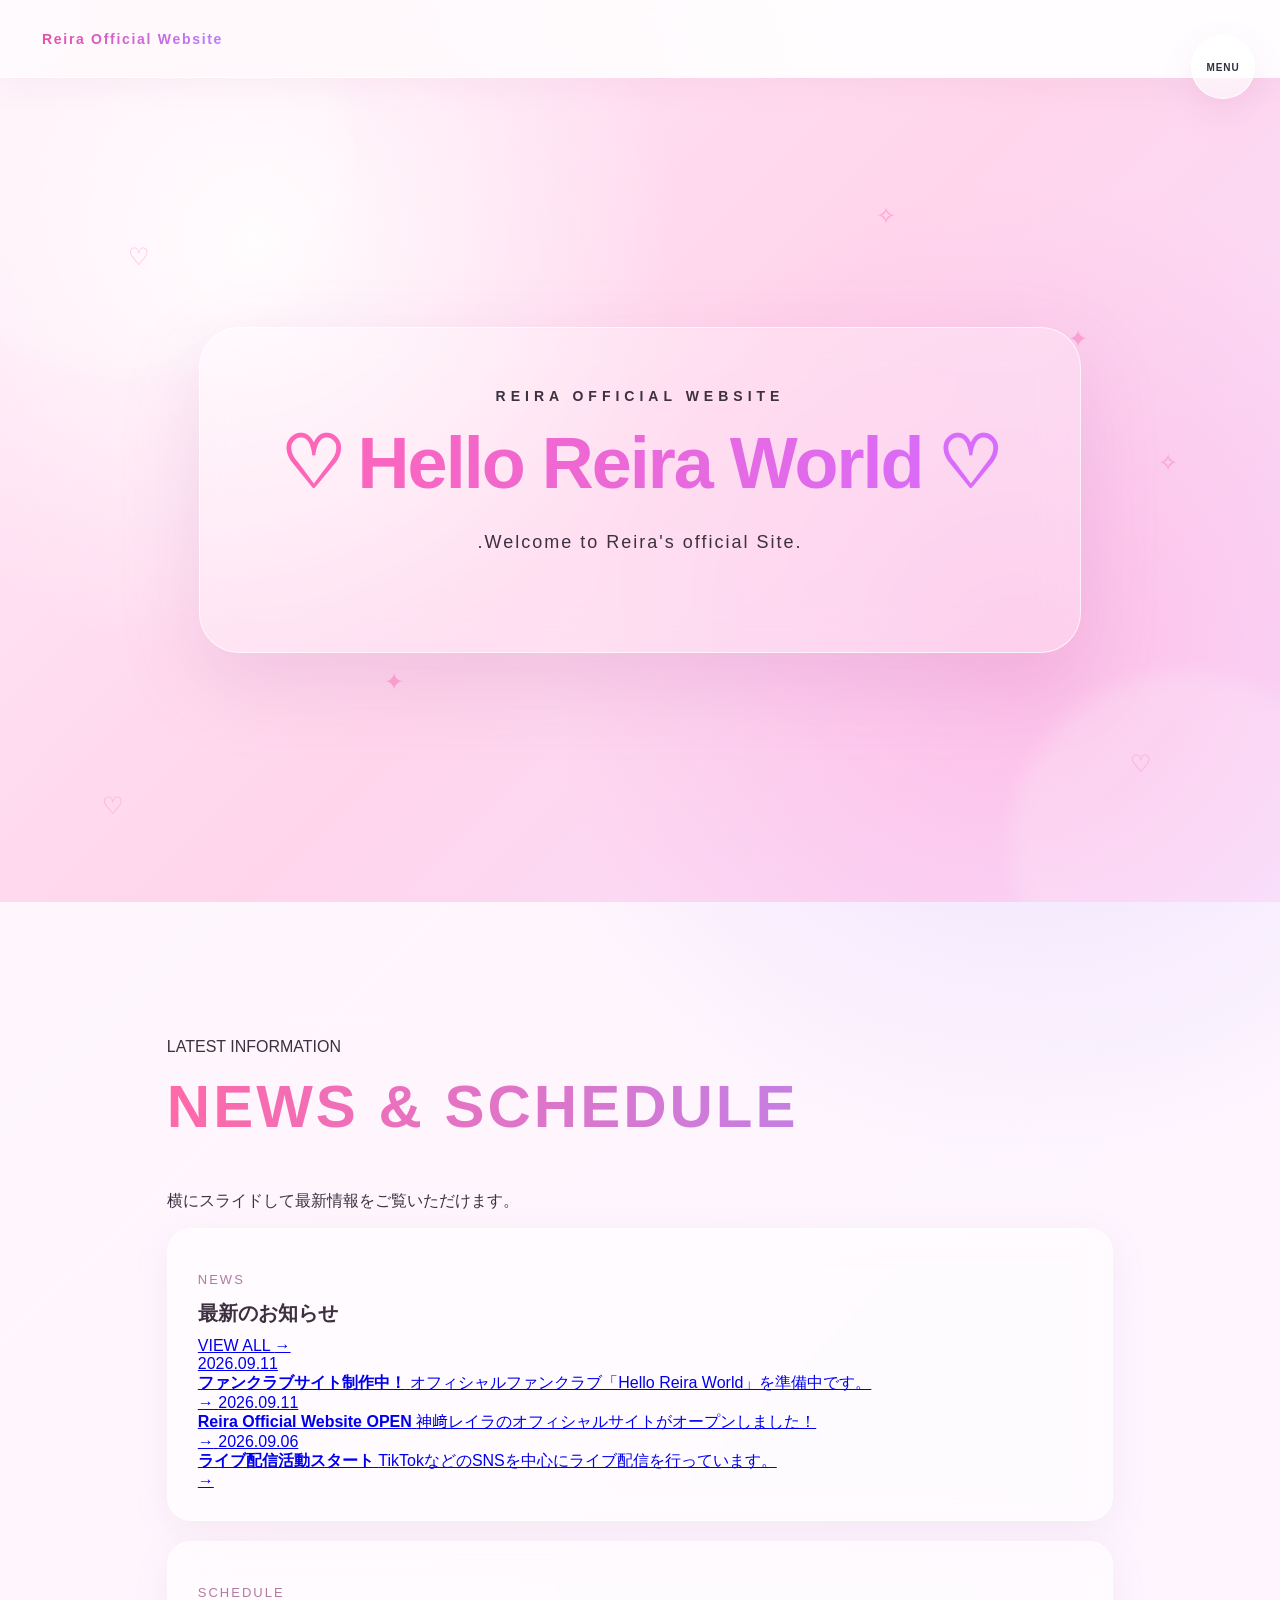
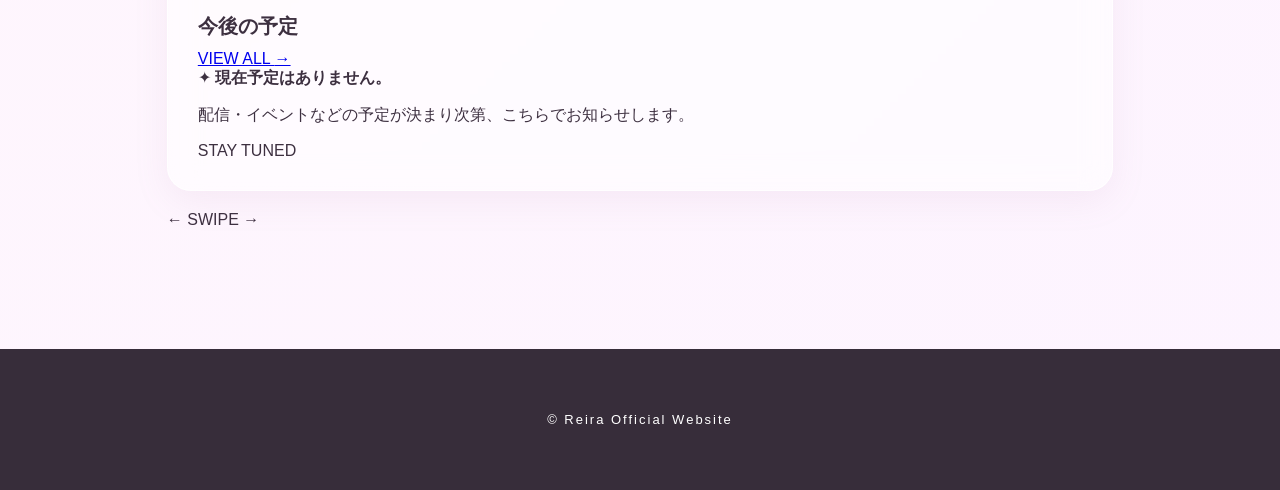
==== commit a00634e3: "Add files via upload" ====
--- a/index.html
+++ b/index.html
@@ -13,7 +13,7 @@
 <body>
 
     <!-- ヘッダー -->
-<header>
+<header class="site-header">
 
     <div class="logo">Reira Official Website</div>
 
@@ -63,7 +63,7 @@
         <h2>Hello Reira World</h2>
 
         <p class="hero-description">
-            Welcome to Reira's official world.
+            .Welcome to Reira's official Site.
         </p>
 </div>
 
@@ -75,7 +75,7 @@
     <div class="updates-heading">
         <p class="section-label">LATEST INFORMATION</p>
         <h2>NEWS &amp; SCHEDULE</h2>
-        <p class="updates-note"></p>
+        <p class="updates-note">横にスライドして最新情報をご覧いただけます。</p>
     </div>
 
     <div class="updates-track">
--- a/style.css
+++ b/style.css
@@ -2147,3 +2147,190 @@
         margin: 0 2px;
     }
 }
+/* ==================================================
+   HEADER / MENU
+   PORTFOLIO仕様で統一
+   ================================================== */
+
+.site-header {
+    position: sticky;
+    top: 0;
+    z-index: 1000;
+
+    min-height: 78px;
+    padding: 18px 42px;
+
+    display: flex;
+    align-items: center;
+    justify-content: space-between;
+
+    background: rgba(255, 255, 255, 0.78);
+    border-bottom: 1px solid rgba(255, 255, 255, 0.88);
+
+    backdrop-filter: blur(18px);
+    -webkit-backdrop-filter: blur(18px);
+}
+
+
+/* ロゴ */
+
+.logo {
+    color: #e85ca8;
+    text-decoration: none;
+
+    font-size: 14px;
+    font-weight: 700;
+    letter-spacing: 1.7px;
+}
+
+
+/* MENUボタン */
+
+.menu-button {
+    width: 64px;
+    height: 64px;
+
+    border: 1px solid rgba(255, 255, 255, 0.95);
+    border-radius: 50%;
+
+    background: rgba(255, 255, 255, 0.58);
+    color: #342f3d;
+
+    font-size: 10px;
+    font-weight: 800;
+    letter-spacing: 0.9px;
+
+    cursor: pointer;
+
+    box-shadow:
+        0 12px 32px rgba(205, 117, 174, 0.14),
+        inset 0 1px 0 rgba(255, 255, 255, 0.9);
+
+    transition:
+        transform 0.25s ease,
+        background 0.25s ease;
+}
+
+
+/* MENUボタン ホバー */
+
+.menu-button:hover {
+    transform: translateY(-2px);
+    background: rgba(255, 255, 255, 0.82);
+}
+
+
+/* MENUパネル */
+
+.menu-panel {
+    position: absolute;
+
+    top: 90px;
+    right: 42px;
+
+    width: 230px;
+    padding: 12px;
+
+    border: 1px solid rgba(255, 255, 255, 0.92);
+    border-radius: 24px;
+
+    background: rgba(255, 255, 255, 0.84);
+
+    backdrop-filter: blur(20px);
+    -webkit-backdrop-filter: blur(20px);
+
+    box-shadow:
+        0 25px 70px rgba(153, 100, 145, 0.18);
+
+    opacity: 0;
+    visibility: hidden;
+
+    transform:
+        translateY(-8px)
+        scale(0.98);
+
+    transition:
+        opacity 0.22s ease,
+        visibility 0.22s ease,
+        transform 0.22s ease;
+}
+
+
+/* MENUを開いた状態 */
+
+.menu-panel.open {
+    opacity: 1;
+    visibility: visible;
+
+    transform:
+        translateY(0)
+        scale(1);
+}
+
+
+/* MENU内リンク */
+
+.menu-panel a {
+    display: block;
+
+    padding: 11px 14px;
+
+    border-radius: 13px;
+
+    color: #403746;
+    text-decoration: none;
+
+    font-size: 12px;
+    font-weight: 700;
+    letter-spacing: 0.08em;
+
+    transition:
+        background 0.2s ease,
+        color 0.2s ease,
+        padding-left 0.2s ease;
+}
+
+
+/* MENU内リンク ホバー */
+
+.menu-panel a:hover {
+    color: #e85ca8;
+
+    background: rgba(255, 220, 240, 0.5);
+
+    padding-left: 18px;
+}
+
+
+/* ==================================================
+   MOBILE
+   ================================================== */
+
+@media (max-width: 700px) {
+
+    .site-header {
+        min-height: 70px;
+        padding: 14px 20px;
+    }
+
+    .logo {
+        font-size: 12px;
+        letter-spacing: 1.3px;
+    }
+
+    .menu-button {
+        width: 56px;
+        height: 56px;
+    }
+
+    .menu-panel {
+        top: 80px;
+        right: 20px;
+
+        width: min(
+            230px,
+            calc(100vw - 40px)
+        );
+    }
+
+}
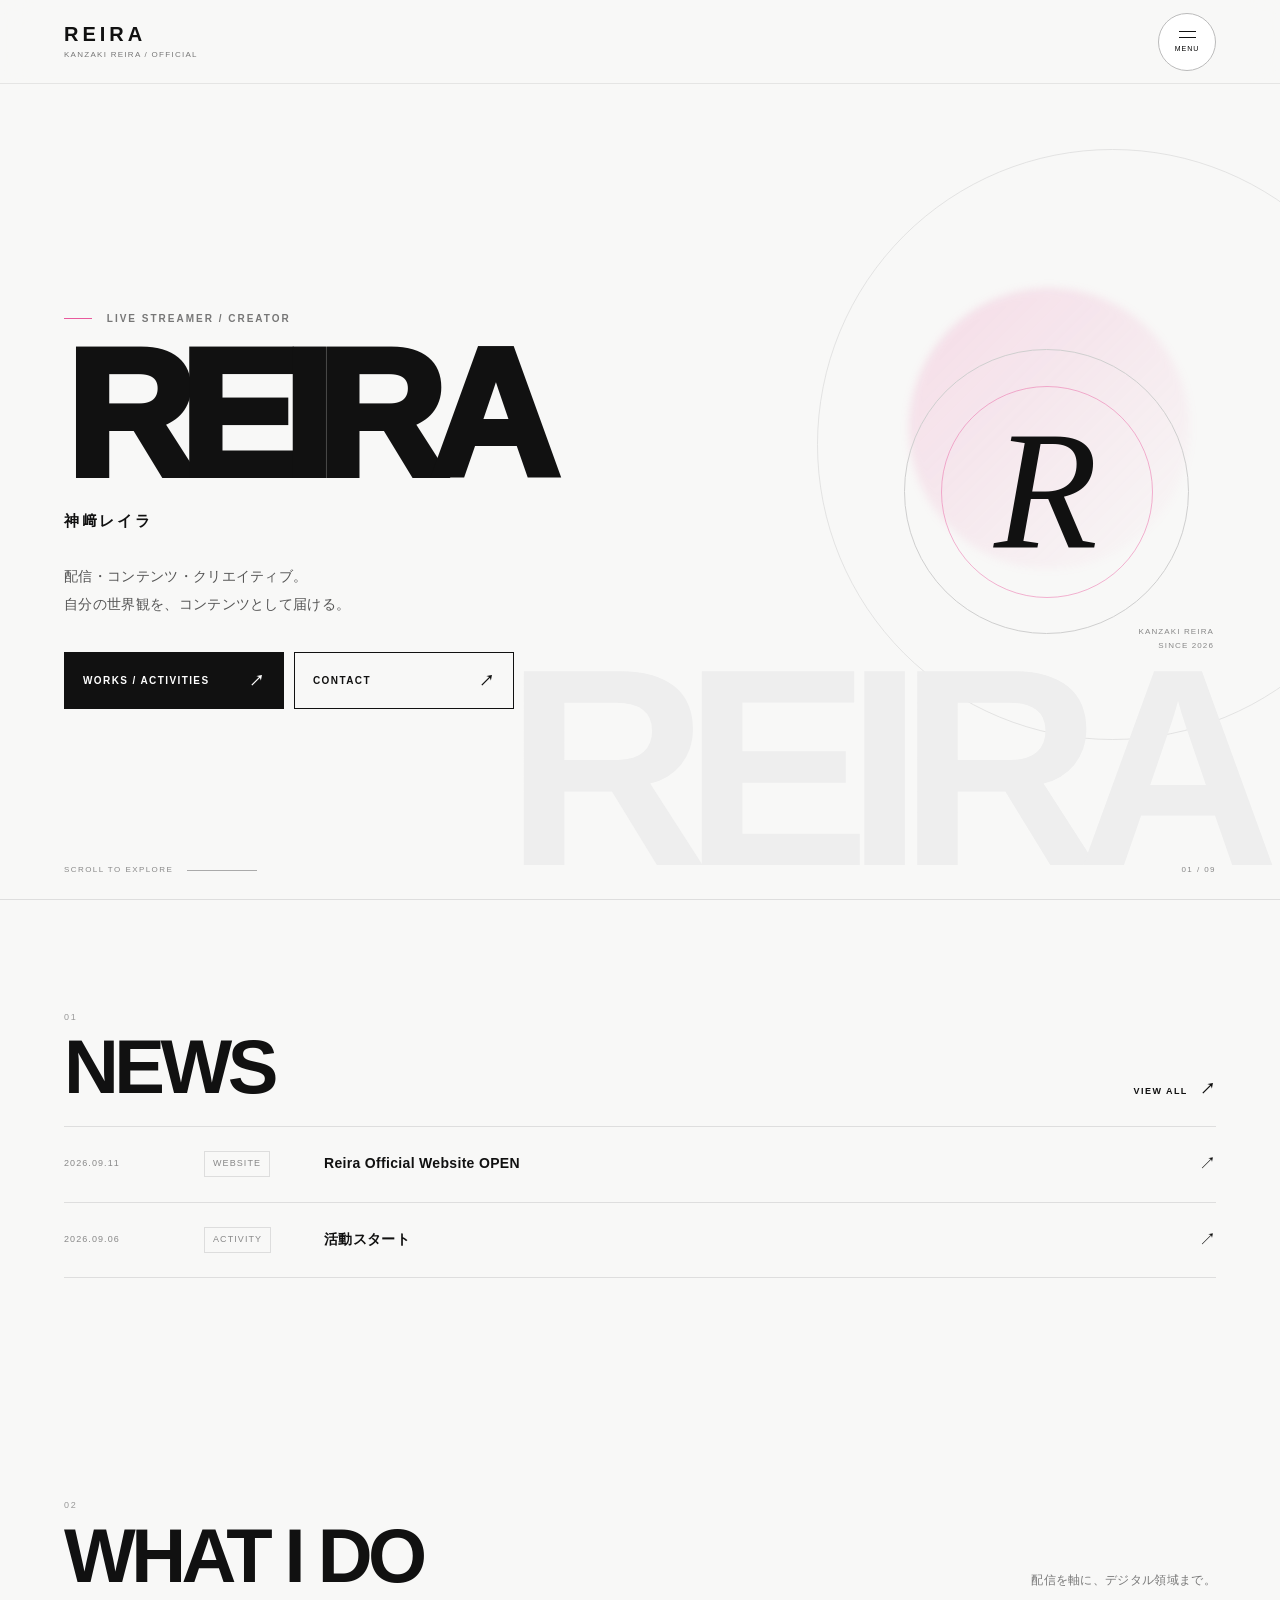
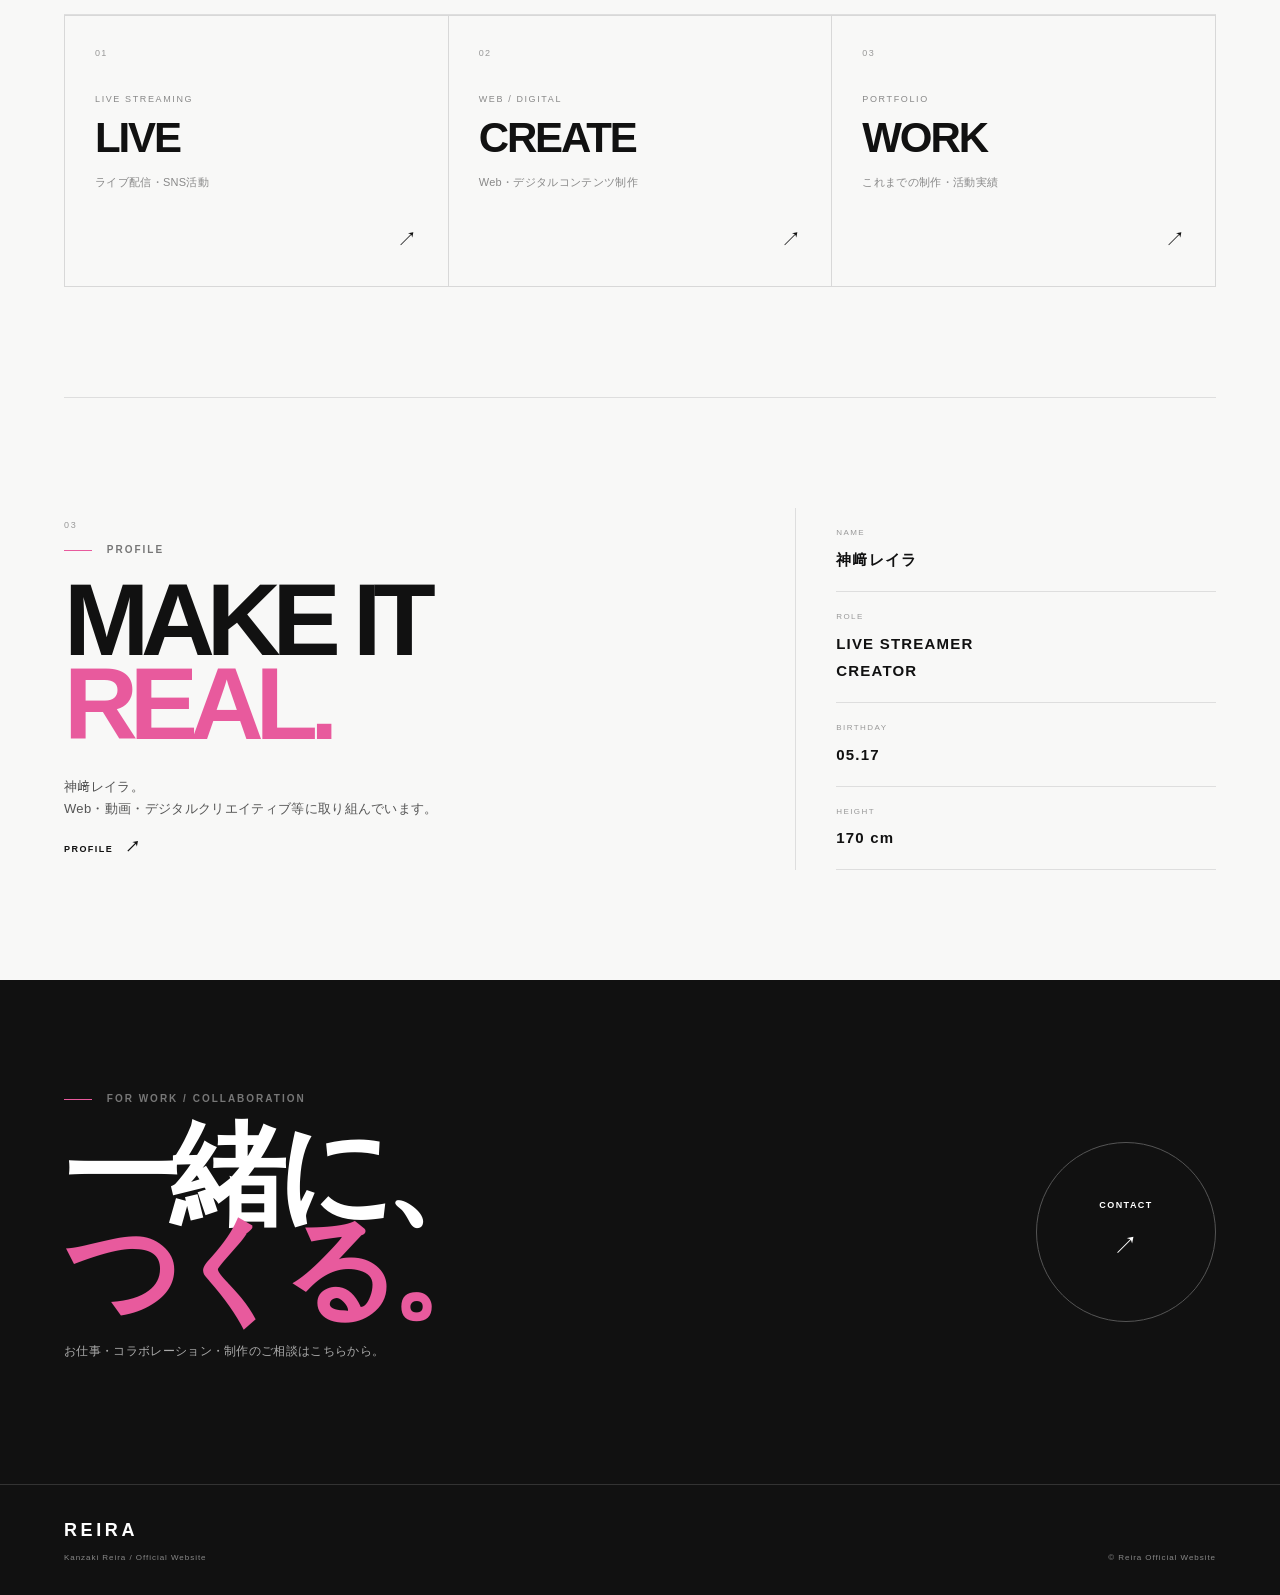
==== commit e008cffe: "Add files via upload" ====
--- a/index.html
+++ b/index.html
@@ -1,159 +1,209 @@
 <!DOCTYPE html>
 <html lang="ja">
-
 <head>
     <meta charset="UTF-8">
     <meta name="viewport" content="width=device-width, initial-scale=1.0">
-
-    <title>Reira Official Website | Hello Reira World</title>
-
-    <link rel="stylesheet" href="style.css">
+    <meta name="description" content="神﨑レイラ Official Website｜LIVE STREAMER / CREATOR">
+    <title>Reira | Official Website</title>
+    <link rel="stylesheet" href="index.css">
 </head>
-
 <body>
 
-    <!-- ヘッダー -->
 <header class="site-header">
-
-    <div class="logo">Reira Official Website</div>
-
-    <button class="menu-button">
-        MENU
+    <a href="index.html" class="brand" aria-label="Reira Official Website">
+        <span class="brand-main">REIRA</span>
+        <span class="brand-sub">KANZAKI REIRA / OFFICIAL</span>
+    </a>
+
+    <button class="menu-button" type="button" aria-label="メニューを開く" aria-expanded="false">
+        <span></span><span></span>
+        <small>MENU</small>
     </button>
 
-   <div class="menu-panel">
-        <a href="index.html">TOP</a>
-        <a href="profile.html">PROFILE</a>
-        <a href="blog.html">BLOG</a>
-        <a href="news.html">NEWS</a>
-        <a href="schedule.html">SCHEDULE</a>
-        <a href="works.html">WORKS / ACTIVITIES</a>
-        <a href="portfolio.html">PORTFOLIO</a>
-        <a href="https://reirakanzaki00.github.io/Reira-link/" target="_blank" rel="noopener">SNS</a>
-        <a href="contact.html">CONTACT</a>
+    <nav class="menu-panel" aria-label="メインメニュー">
+        <a href="index.html"><b>01</b>TOP</a>
+        <a href="profile.html"><b>02</b>PROFILE</a>
+        <a href="blog.html"><b>03</b>BLOG</a>
+        <a href="news.html"><b>04</b>NEWS</a>
+        <a href="schedule.html"><b>05</b>SCHEDULE</a>
+        <a href="works.html"><b>06</b>WORKS / ACTIVITIES</a>
+        <a href="portfolio.html"><b>07</b>PORTFOLIO</a>
+        <a href="sns.html"><b>08</b>SNS</a>
+        <a href="contact.html"><b>09</b>CONTACT</a>
+    </nav>
+</header>
+
+<main>
+
+    <section class="hero">
+        <div class="hero-bg-text" aria-hidden="true">REIRA</div>
+
+        <div class="hero-inner">
+            <div class="hero-copy">
+                <p class="eyebrow"><span></span> LIVE STREAMER / CREATOR</p>
+                <h1>REIRA</h1>
+                <p class="hero-name">神﨑レイラ</p>
+
+                <p class="hero-lead">
+                    配信・コンテンツ・クリエイティブ。<br>
+                    自分の世界観を、コンテンツとして届ける。
+                </p>
+
+                <div class="hero-actions">
+                    <a href="works.html" class="btn btn-dark">WORKS / ACTIVITIES <span>↗</span></a>
+                    <a href="contact.html" class="btn btn-line">CONTACT <span>↗</span></a>
+                </div>
+            </div>
+
+            <div class="hero-mark" aria-hidden="true">
+                <div class="mark-ring"></div>
+                <div class="mark-letter">R</div>
+                <div class="mark-caption">Kanzaki Reira<br>Since 2026</div>
+            </div>
+        </div>
+
+        <div class="hero-bottom">
+            <span>SCROLL TO EXPLORE</span>
+            <span class="scroll-line"></span>
+            <span>01 / 09</span>
+        </div>
+    </section>
+
+    <section class="updates section">
+        <div class="section-head">
+            <div>
+                <p class="section-index">01</p>
+                <h2>NEWS</h2>
+            </div>
+            <a href="news.html" class="view-all">VIEW ALL <span>↗</span></a>
+        </div>
+
+        <div class="news-list">
+            <a class="news-item" href="news.html">
+                <time datetime="2026-09-11">2026.09.11</time>
+                <span class="news-tag">WEBSITE</span>
+                <strong>Reira Official Website OPEN</strong>
+                <span class="arrow">↗</span>
+            </a>
+            <a class="news-item" href="news.html">
+                <time datetime="2026-09-06">2026.09.06</time>
+                <span class="news-tag">ACTIVITY</span>
+                <strong>活動スタート</strong>
+                <span class="arrow">↗</span>
+            </a>
+        </div>
+    </section>
+
+    <section class="what section">
+        <div class="section-head">
+            <div>
+                <p class="section-index">02</p>
+                <h2>WHAT I DO</h2>
+            </div>
+            <p class="section-note">配信を軸に、デジタル領域まで。</p>
+        </div>
+
+        <div class="service-grid">
+            <a href="works.html" class="service-card">
+                <span class="service-no">01</span>
+                <div>
+                    <p>LIVE STREAMING</p>
+                    <h3>LIVE</h3>
+                    <span>ライブ配信・SNS活動</span>
+                </div>
+                <span class="service-arrow">↗</span>
+            </a>
+
+            <a href="works.html" class="service-card">
+                <span class="service-no">02</span>
+                <div>
+                    <p>WEB / DIGITAL</p>
+                    <h3>CREATE</h3>
+                    <span>Web・デジタルコンテンツ制作</span>
+                </div>
+                <span class="service-arrow">↗</span>
+            </a>
+
+            <a href="portfolio.html" class="service-card">
+                <span class="service-no">03</span>
+                <div>
+                    <p>PORTFOLIO</p>
+                    <h3>WORK</h3>
+                    <span>これまでの制作・活動実績</span>
+                </div>
+                <span class="service-arrow">↗</span>
+            </a>
+        </div>
+    </section>
+
+    <section class="about section">
+        <div class="about-copy">
+            <p class="section-index">03</p>
+            <p class="eyebrow"><span></span> PROFILE</p>
+            <h2>MAKE IT<br><em>REAL.</em></h2>
+            <p>
+                神﨑レイラ。<br>
+                Web・動画・デジタルクリエイティブ等に取り組んでいます。
+            </p>
+            <a href="profile.html" class="text-link">PROFILE <span>↗</span></a>
+        </div>
+
+        <div class="profile-mini">
+            <div><small>NAME</small><strong>神﨑レイラ</strong></div>
+            <div><small>ROLE</small><strong>LIVE STREAMER<br>CREATOR</strong></div>
+            <div><small>BIRTHDAY</small><strong>05.17</strong></div>
+            <div><small>HEIGHT</small><strong>170 cm</strong></div>
+        </div>
+    </section>
+
+    <section class="work-cta">
+        <div>
+            <p class="eyebrow"><span></span> FOR WORK / COLLABORATION</p>
+            <h2>一緒に、<br><em>つくる。</em></h2>
+            <p>お仕事・コラボレーション・制作のご相談はこちらから。</p>
+        </div>
+        <a href="contact.html" class="cta-circle">
+            <span>CONTACT</span>
+            <b>↗</b>
+        </a>
+    </section>
+
+</main>
+
+<footer class="site-footer">
+    <div>
+        <strong>REIRA</strong>
+        <span>Kanzaki Reira / Official Website</span>
     </div>
-
-</header>
-
-
-    <!-- メインビジュアル -->
-    <main>
-
-     <section class="hero"><!-- 背景のハート＆キラキラ -->
-
-<div class="floating-decorations">
-
-    <span>♡</span>
-    <span>✦</span>
-    <span>♡</span>
-    <span>✧</span>
-    <span>♡</span>
-    <span>✦</span>
-    <span>✧</span>
-    <span>♡</span>
-
-</div>
-
-    <div class="hero-content">
-
-        <p class="hero-subtitle">
-            REIRA OFFICIAL WEBSITE
-        </p>
-
-        <h2>Hello Reira World</h2>
-
-        <p class="hero-description">
-            .Welcome to Reira's official Site.
-        </p>
-</div>
-
-</section>
-
-<!-- NEWS / SCHEDULE -->
-<section class="top-updates" aria-label="Latest updates">
-
-    <div class="updates-heading">
-        <p class="section-label">LATEST INFORMATION</p>
-        <h2>NEWS &amp; SCHEDULE</h2>
-        <p class="updates-note">横にスライドして最新情報をご覧いただけます。</p>
-    </div>
-
-    <div class="updates-track">
-
-        <!-- NEWS CARD -->
-        <article class="update-card news-card">
-            <div class="update-card-header">
-                <div>
-                    <p class="update-label">NEWS</p>
-                    <h3>最新のお知らせ</h3>
-                </div>
-                <a href="news.html" class="update-more">VIEW ALL <span>→</span></a>
-            </div>
-
-            <div class="news-list">
-                <a href="news.html" class="news-row">
-                    <time datetime="2026-09-11">2026.09.11</time>
-                    <div>
-                        <strong>ファンクラブサイト制作中！</strong>
-                        <span>オフィシャルファンクラブ「Hello Reira World」を準備中です。</span>
-                    </div>
-                    <span class="news-arrow">→</span>
-                </a>
-
-                <a href="news.html" class="news-row">
-                    <time datetime="2026-09-11">2026.09.11</time>
-                    <div>
-                        <strong>Reira Official Website OPEN</strong>
-                        <span>神﨑レイラのオフィシャルサイトがオープンしました！</span>
-                    </div>
-                    <span class="news-arrow">→</span>
-                </a>
-
-                <a href="news.html" class="news-row">
-                    <time datetime="2026-09-06">2026.09.06</time>
-                    <div>
-                        <strong>ライブ配信活動スタート</strong>
-                        <span>TikTokなどのSNSを中心にライブ配信を行っています。</span>
-                    </div>
-                    <span class="news-arrow">→</span>
-                </a>
-            </div>
-        </article>
-
-        <!-- SCHEDULE CARD -->
-        <article class="update-card schedule-card-top">
-            <div class="update-card-header">
-                <div>
-                    <p class="update-label">SCHEDULE</p>
-                    <h3>今後の予定</h3>
-                </div>
-                <a href="schedule.html" class="update-more">VIEW ALL <span>→</span></a>
-            </div>
-
-            <div class="schedule-empty">
-                <span class="schedule-icon">✦</span>
-                <strong>現在予定はありません。</strong>
-                <p>配信・イベントなどの予定が決まり次第、こちらでお知らせします。</p>
-                <span class="schedule-coming">STAY TUNED</span>
-            </div>
-        </article>
-
-    </div>
-
-    <div class="swipe-hint" aria-hidden="true">
-        <span>←</span>
-        <span>SWIPE</span>
-        <span>→</span>
-    </div>
-
-</section>
-
-<!-- フッター -->
-    <footer>
-        <p>© Reira Official Website</p>
-    </footer>
-
-    <script src="script.js"></script>
-
+    <small>© Reira Official Website</small>
+</footer>
+
+<script>
+document.addEventListener("DOMContentLoaded", () => {
+    const button = document.querySelector(".menu-button");
+    const panel = document.querySelector(".menu-panel");
+    if (!button || !panel) return;
+
+    button.addEventListener("click", (e) => {
+        e.stopPropagation();
+        const open = panel.classList.toggle("open");
+        button.setAttribute("aria-expanded", String(open));
+    });
+
+    panel.addEventListener("click", (e) => e.stopPropagation());
+
+    document.addEventListener("click", () => {
+        panel.classList.remove("open");
+        button.setAttribute("aria-expanded", "false");
+    });
+
+    document.addEventListener("keydown", (e) => {
+        if (e.key === "Escape") {
+            panel.classList.remove("open");
+            button.setAttribute("aria-expanded", "false");
+        }
+    });
+});
+</script>
 </body>
-</html>+</html>
--- a/index.css
+++ b/index.css
@@ -0,0 +1,92 @@
+*{box-sizing:border-box}
+:root{--black:#111;--white:#fff;--gray:#737373;--line:#dedede;--pink:#e85a9d}
+html{scroll-behavior:smooth}
+body{margin:0;background:#f8f8f7;color:var(--black);font-family:-apple-system,BlinkMacSystemFont,"Helvetica Neue","Hiragino Kaku Gothic ProN",Meiryo,sans-serif;line-height:1.7;letter-spacing:.02em}
+a{color:inherit;text-decoration:none}
+.site-header{height:84px;padding:0 5vw;display:flex;align-items:center;justify-content:space-between;position:fixed;inset:0 0 auto;z-index:100;background:rgba(248,248,247,.9);backdrop-filter:blur(16px);border-bottom:1px solid rgba(0,0,0,.08)}
+.brand{display:flex;flex-direction:column;line-height:1}
+.brand-main{font-size:20px;font-weight:900;letter-spacing:.2em}
+.brand-sub{margin-top:7px;font-size:8px;letter-spacing:.16em;color:#777}
+.menu-button{position:relative;width:58px;height:58px;border:1px solid #bbb;border-radius:50%;background:#fff;cursor:pointer;display:flex;flex-direction:column;align-items:center;justify-content:center;gap:5px}
+.menu-button span{display:block;width:17px;height:1px;background:#111}
+.menu-button small{font-size:7px;letter-spacing:.14em;margin-top:2px}
+.menu-panel{position:absolute;right:5vw;top:94px;width:min(430px,calc(100vw - 40px));padding:10px;background:#111;color:#fff;opacity:0;visibility:hidden;pointer-events:none;transform:translateY(-12px);transition:.25s ease;box-shadow:0 24px 60px rgba(0,0,0,.2)}
+.menu-panel.open{opacity:1;visibility:visible;pointer-events:auto;transform:none}
+.menu-panel a{display:grid;grid-template-columns:42px 1fr;padding:16px 14px;border-bottom:1px solid #333;font-size:12px;font-weight:700;letter-spacing:.12em}
+.menu-panel a:last-child{border:0}
+.menu-panel a b{font-weight:400;color:#888}
+.menu-panel a:hover{color:var(--pink)}
+main{padding-top:84px}
+.hero{position:relative;min-height:calc(100vh - 84px);overflow:hidden;border-bottom:1px solid var(--line);display:flex;align-items:center}
+.hero:before{content:"";position:absolute;width:46vw;height:46vw;max-width:700px;max-height:700px;border:1px solid #d7d7d7;border-radius:50%;right:-10vw;top:8%;opacity:.65}
+.hero:after{content:"";position:absolute;width:22vw;height:22vw;border-radius:50%;right:7vw;top:25%;background:linear-gradient(135deg,rgba(232,90,157,.18),rgba(232,90,157,0));filter:blur(4px)}
+.hero-bg-text{position:absolute;right:2vw;bottom:4%;font-size:clamp(100px,22vw,330px);font-weight:900;letter-spacing:-.09em;color:#eee;line-height:.7;user-select:none}
+.hero-inner{width:min(1180px,90vw);margin:auto;display:grid;grid-template-columns:1fr 340px;gap:50px;align-items:center;position:relative;z-index:2}
+.hero-copy{padding-top:4vh}
+.eyebrow{font-size:10px;font-weight:800;letter-spacing:.2em;color:#777;text-transform:uppercase;margin:0 0 20px}
+.eyebrow span{display:inline-block;width:28px;height:1px;background:var(--pink);vertical-align:middle;margin-right:10px}
+.hero h1{font-size:clamp(88px,14vw,190px);line-height:.78;letter-spacing:-.09em;margin:0;font-weight:950}
+.hero-name{font-size:15px;letter-spacing:.18em;margin:22px 0 0;font-weight:700}
+.hero-lead{font-size:14px;color:#555;margin:28px 0 0;line-height:2}
+.hero-actions{display:flex;gap:10px;margin-top:34px;flex-wrap:wrap}
+.btn{display:inline-flex;align-items:center;justify-content:space-between;min-width:220px;padding:15px 18px;font-size:10px;font-weight:800;letter-spacing:.14em;border:1px solid var(--black);transition:.2s}
+.btn span{font-size:15px}
+.btn-dark{background:var(--black);color:#fff}
+.btn-dark:hover{background:var(--pink);border-color:var(--pink)}
+.btn-line{background:transparent}
+.btn-line:hover{background:#fff}
+.hero-mark{height:340px;position:relative;display:grid;place-items:center}
+.mark-ring{position:absolute;width:285px;height:285px;border:1px solid #cfcfcf;border-radius:50%}
+.mark-ring:after{content:"";position:absolute;width:210px;height:210px;left:36px;top:36px;border:1px solid rgba(232,90,157,.45);border-radius:50%}
+.mark-letter{font-size:170px;font-family:Georgia,serif;font-style:italic;font-weight:400;line-height:1}
+.mark-caption{position:absolute;right:2px;bottom:8px;font-size:8px;line-height:1.8;letter-spacing:.14em;text-transform:uppercase;color:#888;text-align:right}
+.hero-bottom{position:absolute;left:5vw;right:5vw;bottom:22px;display:flex;align-items:center;gap:14px;font-size:8px;letter-spacing:.18em;color:#888;z-index:3}
+.scroll-line{width:70px;height:1px;background:#aaa}
+.hero-bottom span:last-child{margin-left:auto}
+.section{width:min(1180px,90vw);margin:auto;padding:110px 0}
+.section-head{display:flex;align-items:flex-end;justify-content:space-between;border-bottom:1px solid var(--line);padding-bottom:24px;margin-bottom:0}
+.section-index{font-size:9px;letter-spacing:.2em;color:#999;margin:0 0 8px}
+.section-head h2{font-size:clamp(42px,6vw,76px);line-height:.9;letter-spacing:-.06em;margin:0;font-weight:900}
+.view-all,.text-link{font-size:9px;font-weight:800;letter-spacing:.16em}
+.view-all span,.text-link span{font-size:15px;margin-left:8px}
+.news-item{display:grid;grid-template-columns:120px 100px 1fr 25px;gap:20px;align-items:center;padding:23px 0;border-bottom:1px solid var(--line);transition:.2s}
+.news-item:hover{padding-left:10px}
+.news-item time,.news-tag{font-size:9px;letter-spacing:.12em;color:#888}
+.news-tag{border:1px solid #ddd;padding:4px 8px;width:max-content}
+.news-item strong{font-size:14px}
+.arrow{font-size:17px;text-align:right}
+.section-note{font-size:12px;color:#777;margin:0}
+.service-grid{display:grid;grid-template-columns:repeat(3,1fr);gap:1px;background:#d8d8d8;border:1px solid #d8d8d8}
+.service-card{background:#f8f8f7;min-height:270px;padding:30px;display:flex;flex-direction:column;justify-content:space-between;transition:.25s}
+.service-card:hover{background:#111;color:#fff;transform:translateY(-5px)}
+.service-no{font-size:9px;color:#999;letter-spacing:.15em}
+.service-card p{font-size:9px;letter-spacing:.18em;color:#888;margin:0 0 10px}
+.service-card h3{font-size:42px;letter-spacing:-.05em;margin:0;line-height:1}
+.service-card div span{display:block;font-size:11px;color:#888;margin-top:14px}
+.service-arrow{font-size:20px;align-self:flex-end}
+.about{display:grid;grid-template-columns:1.2fr .8fr;gap:100px;align-items:center;border-top:1px solid var(--line)}
+.about-copy h2{font-size:clamp(60px,8vw,110px);line-height:.82;letter-spacing:-.08em;margin:10px 0 30px;font-weight:900}
+.about-copy h2 em,.work-cta h2 em{color:var(--pink);font-style:normal}
+.about-copy>p:not(.section-index):not(.eyebrow){max-width:520px;font-size:13px;color:#555}
+.profile-mini{border-left:1px solid var(--line);padding-left:40px}
+.profile-mini div{padding:18px 0;border-bottom:1px solid var(--line)}
+.profile-mini small{display:block;font-size:8px;letter-spacing:.18em;color:#999;margin-bottom:6px}
+.profile-mini strong{font-size:15px;letter-spacing:.08em}
+.work-cta{background:#111;color:#fff;padding:110px 5vw;display:flex;align-items:center;justify-content:space-between;gap:50px}
+.work-cta h2{font-size:clamp(62px,9vw,120px);line-height:.82;letter-spacing:-.08em;margin:12px 0 25px}
+.work-cta>div>p:last-child{color:#aaa;font-size:12px}
+.cta-circle{width:180px;height:180px;border:1px solid #555;border-radius:50%;display:flex;flex-direction:column;align-items:center;justify-content:center;gap:10px;transition:.25s;flex-shrink:0}
+.cta-circle:hover{background:var(--pink);border-color:var(--pink);color:#111}
+.cta-circle span{font-size:9px;font-weight:800;letter-spacing:.16em}
+.cta-circle b{font-size:25px;font-weight:400}
+.site-footer{background:#111;color:#fff;border-top:1px solid #333;padding:30px 5vw;display:flex;align-items:flex-end;justify-content:space-between}
+.site-footer div{display:flex;flex-direction:column}
+.site-footer strong{font-size:18px;letter-spacing:.2em}
+.site-footer span,.site-footer small{font-size:8px;letter-spacing:.12em;color:#888;margin-top:6px}
+@media(max-width:800px){
+.site-header{height:70px;padding:0 20px}.brand-main{font-size:16px}.brand-sub{font-size:7px}.menu-button{width:50px;height:50px}.menu-panel{right:20px;top:80px}
+main{padding-top:70px}.hero{min-height:calc(100vh - 70px);align-items:flex-start;padding-top:16vh}.hero-inner{display:block}.hero-mark{position:absolute;right:-50px;top:8vh;width:280px;height:280px;opacity:.55}.mark-ring{width:230px;height:230px}.mark-ring:after{width:170px;height:170px;left:29px;top:29px}.mark-letter{font-size:130px}.hero h1{font-size:clamp(80px,24vw,150px)}.hero-lead{font-size:12px}.hero-actions{margin-top:28px}.btn{min-width:200px}.hero-bottom{left:20px;right:20px}
+.section{width:calc(100% - 40px);padding:75px 0}.section-head{align-items:flex-end}.section-head h2{font-size:48px}.section-note{max-width:150px;text-align:right;font-size:10px}.news-item{grid-template-columns:85px 1fr 20px;gap:10px}.news-item .news-tag{grid-column:2;grid-row:1;width:max-content}.news-item strong{grid-column:1/3;grid-row:2;font-size:13px}.arrow{grid-column:3;grid-row:2}
+.service-grid{grid-template-columns:1fr}.service-card{min-height:200px}.about{display:block}.profile-mini{margin-top:55px;padding-left:20px}.work-cta{padding:80px 20px;display:block}.work-cta h2{font-size:70px}.cta-circle{margin:45px 0 0 auto}.site-footer{padding:25px 20px}
+}
+@media(max-width:420px){.hero-mark{right:-100px;opacity:.35}.hero-actions{display:block}.btn{width:100%;margin-bottom:8px}.news-item time{font-size:8px}.news-item strong{font-size:12px}}
